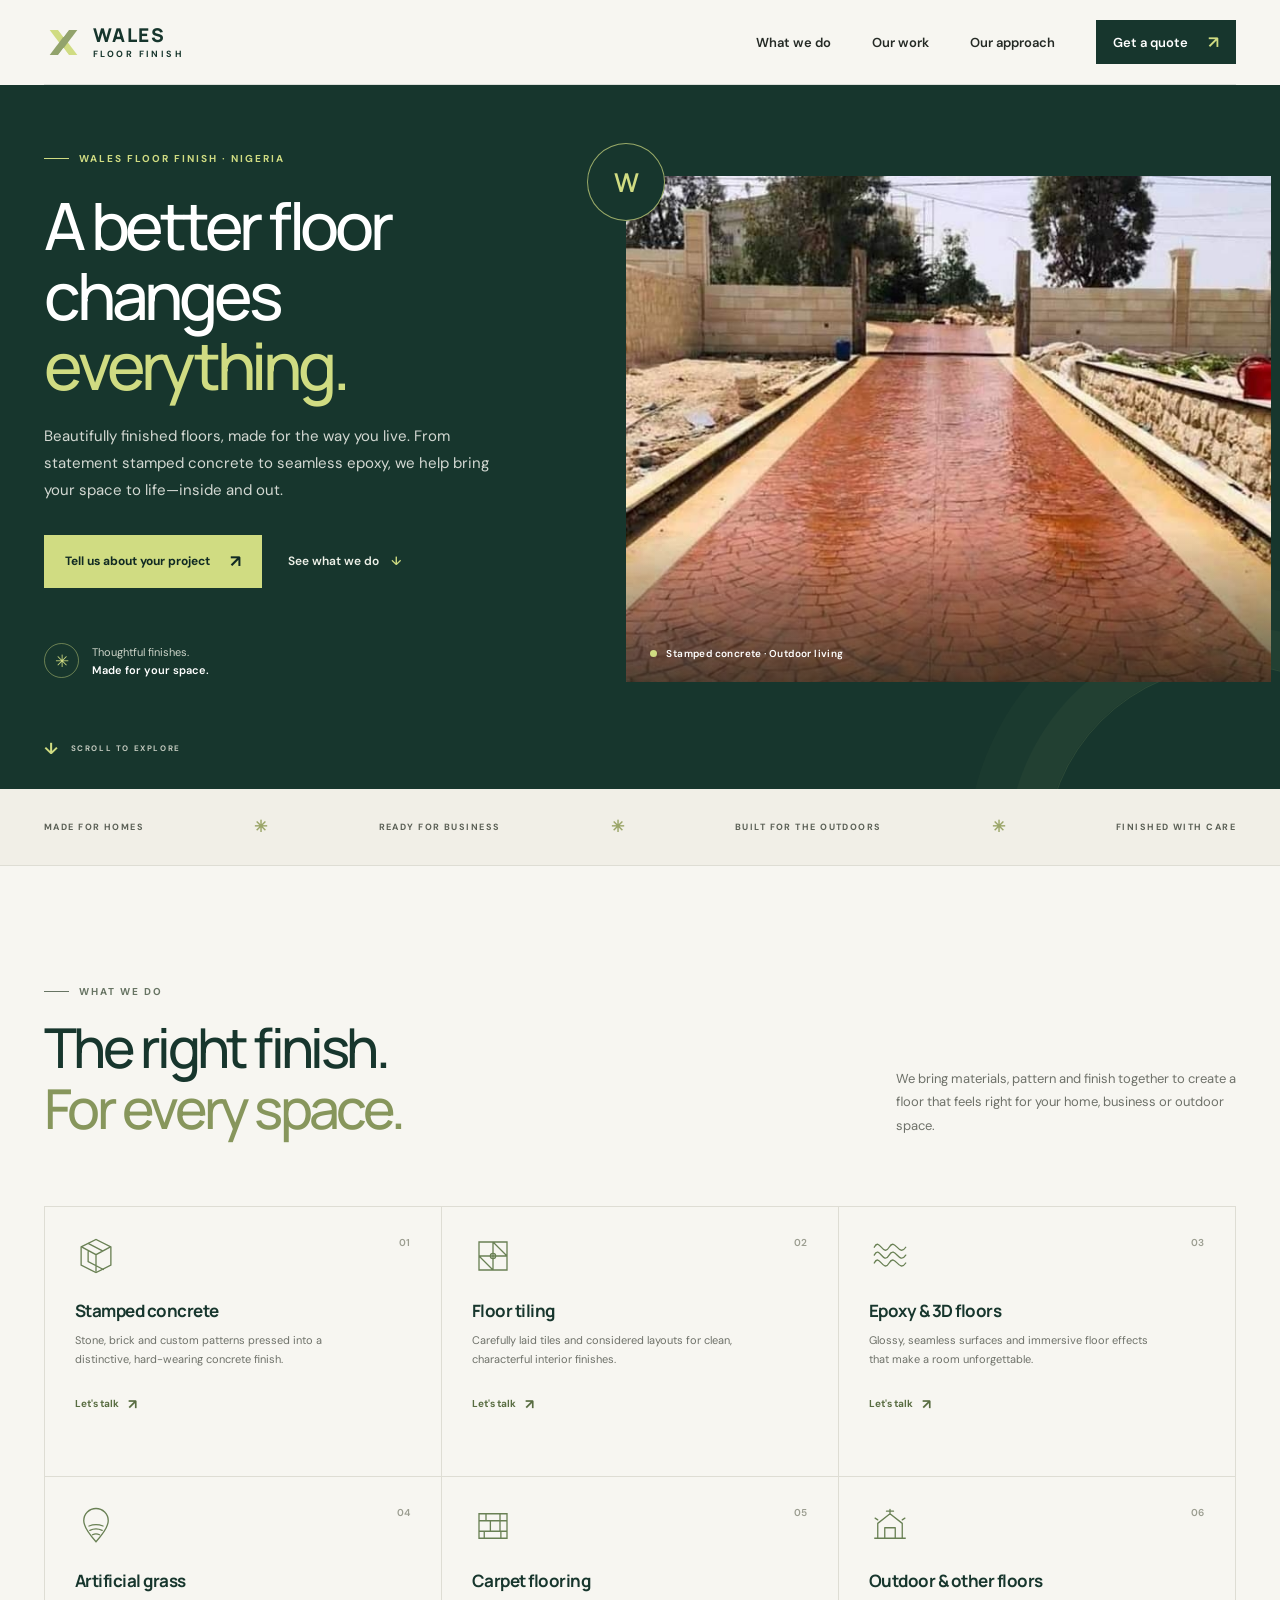
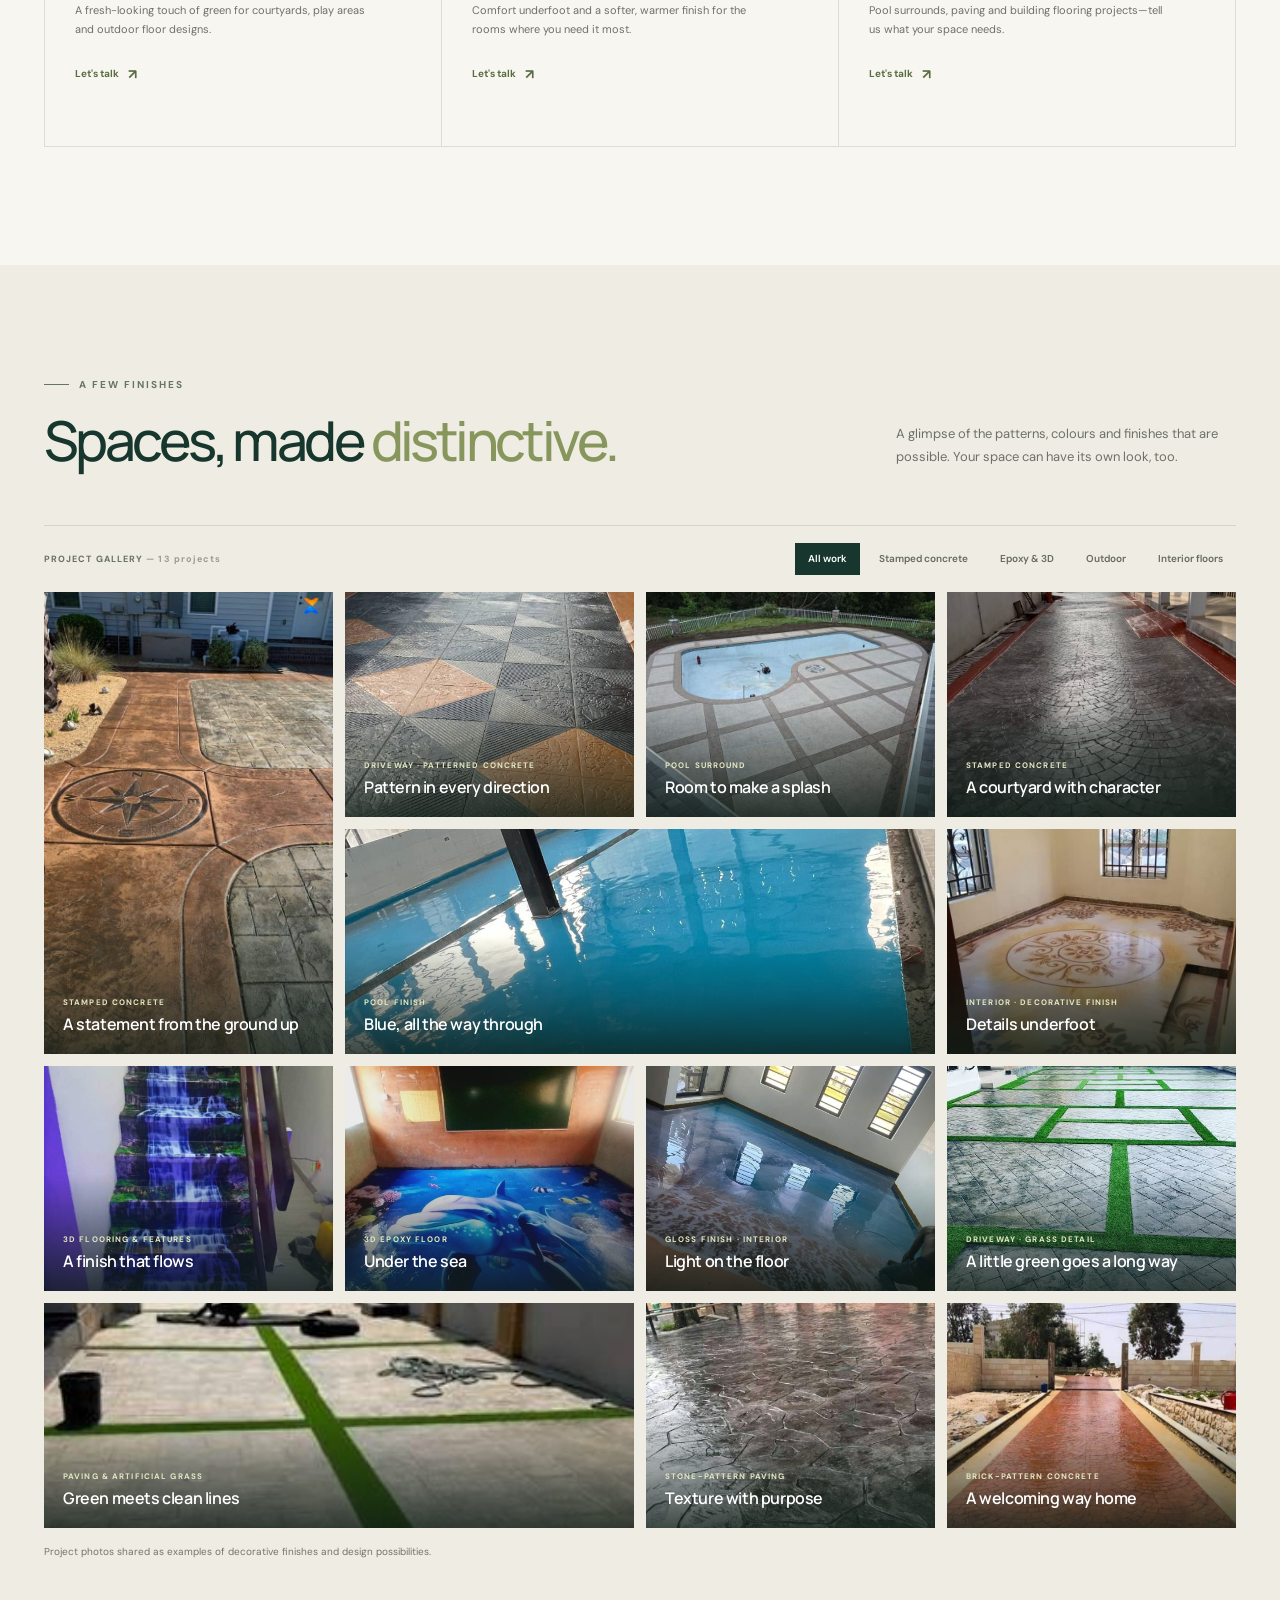
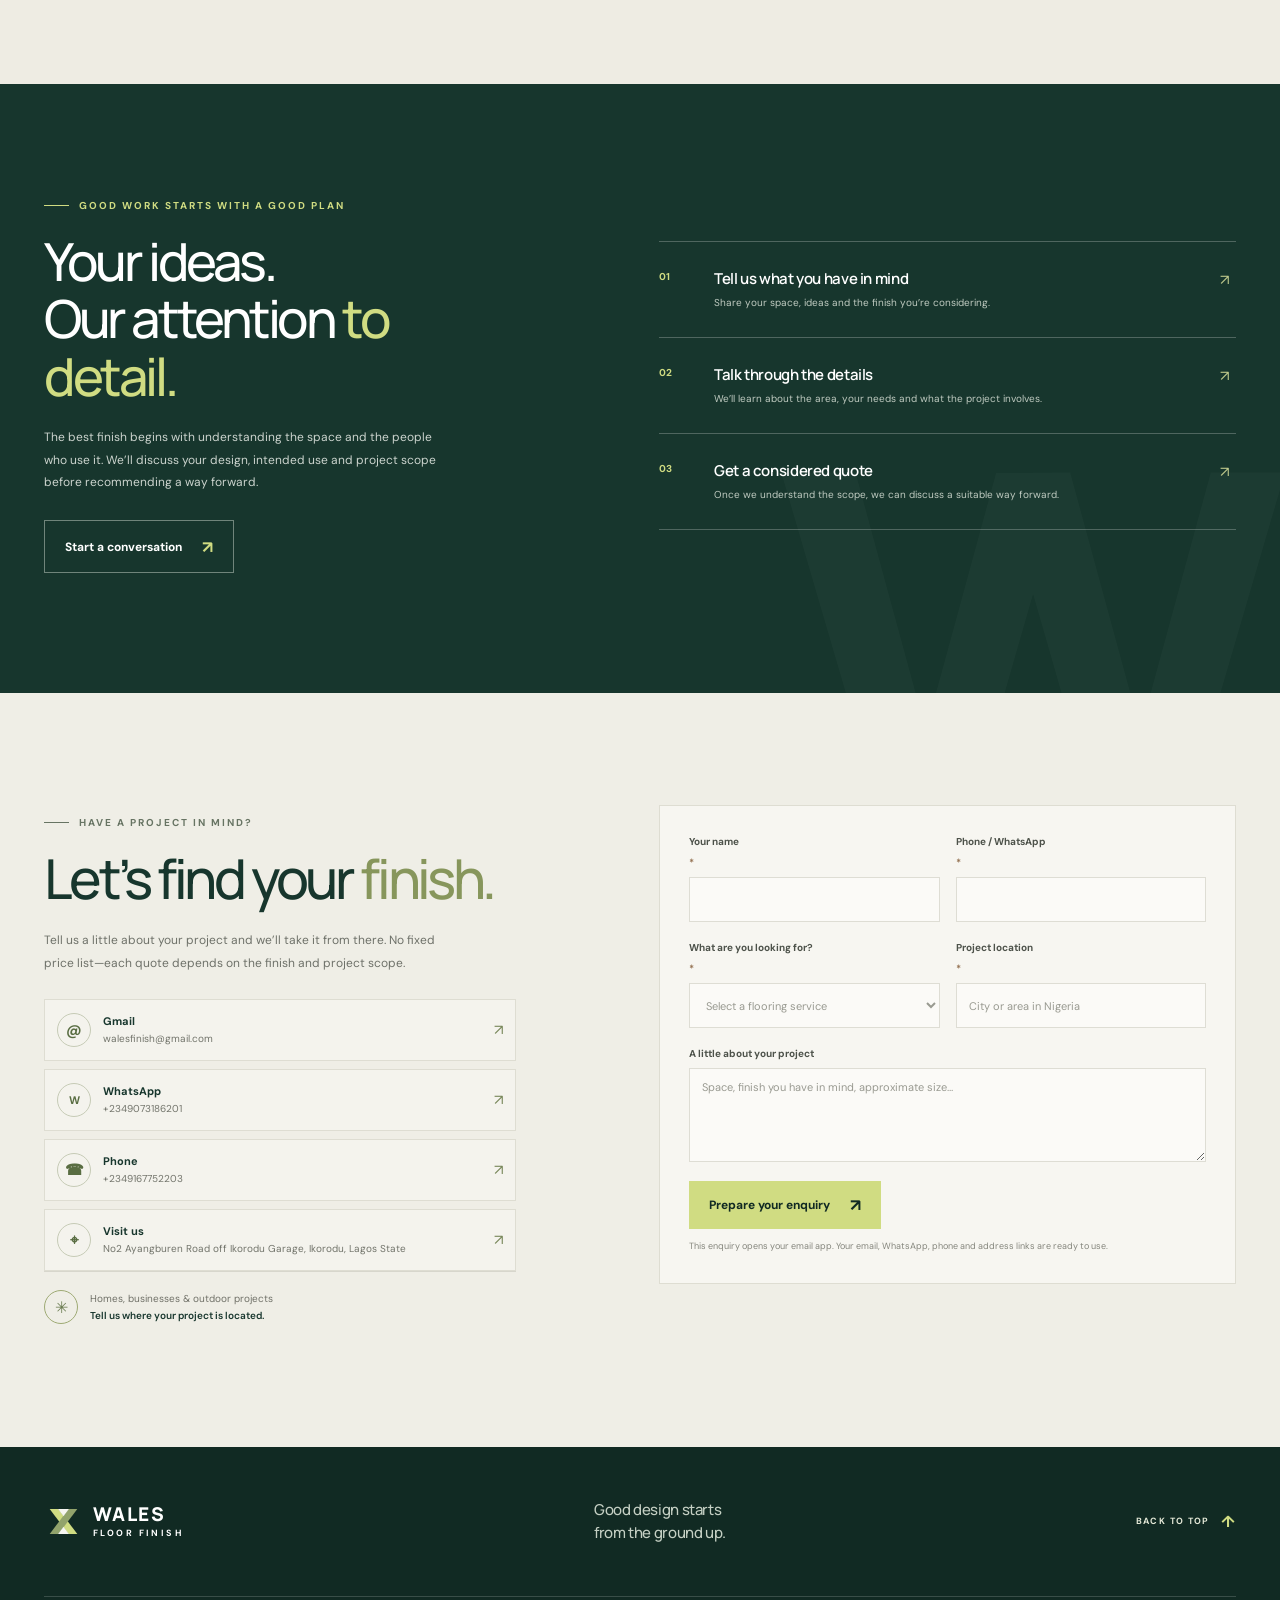
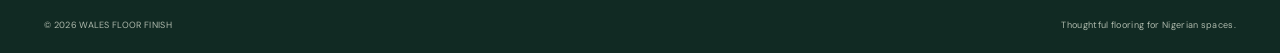
==== index.html @ 2813e5df "Publish WALES FLOOR FINISH website Co-authored-by: Copilot App <223556219+Copilot@users.noreply.gith" ====
<!doctype html>
<html lang="en-NG">
  <head>
    <meta charset="utf-8">
    <meta name="viewport" content="width=device-width, initial-scale=1">
    <meta name="theme-color" content="#17362d">
    <meta
      name="description"
      content="Thoughtful decorative flooring for Nigerian homes, businesses and outdoor spaces. Explore stamped concrete, epoxy, tiling, artificial grass and more by WALES FLOOR FINISH."
    >
    <title>WALES FLOOR FINISH — Floors with a finish</title>
    <link rel="icon" type="image/svg+xml" href="assets/brand-mark.svg">
    <link rel="preconnect" href="https://fonts.googleapis.com">
    <link rel="preconnect" href="https://fonts.gstatic.com" crossorigin>
    <link
      href="https://fonts.googleapis.com/css2?family=DM+Sans:wght@400;500;600;700&family=Manrope:wght@400;500;600;700;800&display=swap"
      rel="stylesheet"
    >
    <link rel="stylesheet" href="styles.css">
    <script src="script.js" defer></script>
  </head>
  <body>
    <a class="skip-link" href="#main">Skip to content</a>

    <header class="site-header">
      <div class="header-inner">
        <a class="brand" href="#home" aria-label="WALES FLOOR FINISH home">
          <img src="assets/brand-mark.svg" width="42" height="42" alt="">
          <span class="brand-copy">
            <span class="brand-name">WALES</span>
            <span class="brand-descriptor">FLOOR FINISH</span>
          </span>
        </a>

        <button class="menu-toggle" type="button" aria-expanded="false" aria-controls="site-nav">
          <span class="sr-only">Open navigation menu</span>
          <span class="menu-line"></span>
          <span class="menu-line"></span>
        </button>

        <nav class="site-nav" id="site-nav" aria-label="Main navigation">
          <a href="#services">What we do</a>
          <a href="#projects">Our work</a>
          <a href="#approach">Our approach</a>
          <a class="nav-cta" href="#contact">Get a quote <span aria-hidden="true">↗</span></a>
        </nav>
      </div>
    </header>

    <main id="main">
      <section class="hero" id="home" aria-labelledby="hero-title">
        <div class="hero-inner page-width">
          <div class="hero-copy">
            <p class="eyebrow hero-eyebrow"><span class="eyebrow-line"></span> WALES FLOOR FINISH · NIGERIA</p>
            <h1 id="hero-title">A better floor changes <span>everything.</span></h1>
            <p class="hero-intro">
              Beautifully finished floors, made for the way you live. From statement stamped concrete
              to seamless epoxy, we help bring your space to life—inside and out.
            </p>
            <div class="hero-actions">
              <a class="button button-primary" href="#contact">Tell us about your project <span aria-hidden="true">↗</span></a>
              <a class="text-link hero-link" href="#projects">See what we do <span aria-hidden="true">↓</span></a>
            </div>
            <div class="hero-note">
              <span class="note-icon" aria-hidden="true">✳</span>
              <p>Thoughtful finishes.<br><strong>Made for your space.</strong></p>
            </div>
          </div>

          <div class="hero-visual">
            <img
              class="hero-image"
              src="assets/brick-stamped-walkway.jpg"
              alt="Warm terracotta stamped concrete walkway leading through a landscaped outdoor space"
              fetchpriority="high"
            >
            <div class="image-caption">
              <span class="caption-dot" aria-hidden="true"></span>
              <span>Stamped concrete · Outdoor living</span>
            </div>
            <span class="hero-side-label" aria-hidden="true">SURFACES WITH CHARACTER</span>
            <span class="hero-ornament" aria-hidden="true">W</span>
          </div>

          <a class="scroll-cue" href="#services"><span aria-hidden="true">↓</span> SCROLL TO EXPLORE</a>
        </div>
        <div class="hero-decoration" aria-hidden="true"></div>
      </section>

      <section class="intro-strip" aria-label="Our work">
        <div class="page-width intro-strip-inner">
          <span>MADE FOR HOMES</span>
          <span class="strip-star" aria-hidden="true">✳</span>
          <span>READY FOR BUSINESS</span>
          <span class="strip-star" aria-hidden="true">✳</span>
          <span>BUILT FOR THE OUTDOORS</span>
          <span class="strip-star" aria-hidden="true">✳</span>
          <span>FINISHED WITH CARE</span>
        </div>
      </section>

      <section class="section services-section" id="services" aria-labelledby="services-title">
        <div class="page-width">
          <div class="section-heading services-heading">
            <div>
              <p class="eyebrow"><span class="eyebrow-line"></span> WHAT WE DO</p>
              <h2 id="services-title">The right finish.<br><span>For every space.</span></h2>
            </div>
            <p class="section-description">
              We bring materials, pattern and finish together to create a floor that feels right for
              your home, business or outdoor space.
            </p>
          </div>

          <div class="services-grid">
            <article class="service-card">
              <span class="service-number">01</span>
              <span class="service-icon" aria-hidden="true">
                <svg viewBox="0 0 48 48" fill="none"><path d="M7 13.5 24 5l17 8.5v21L24 43 7 34.5v-21Z" stroke="currentColor" stroke-width="1.5"/><path d="m7.5 13.5 16.5 9 16.5-9M24 23v19M15 9.5l17 9m-17 0v12l18 9.2" stroke="currentColor" stroke-width="1.5"/></svg>
              </span>
              <h3>Stamped concrete</h3>
              <p>Stone, brick and custom patterns pressed into a distinctive, hard-wearing concrete finish.</p>
              <a href="#contact" aria-label="Ask about stamped concrete">Let's talk <span aria-hidden="true">↗</span></a>
            </article>
            <article class="service-card">
              <span class="service-number">02</span>
              <span class="service-icon" aria-hidden="true">
                <svg viewBox="0 0 48 48" fill="none"><path d="M8 8h32v32H8zM24 8v32M8 24h32M24 8l16 16M8 24l16 16" stroke="currentColor" stroke-width="1.5"/><circle cx="24" cy="24" r="3" stroke="currentColor" stroke-width="1.5"/></svg>
              </span>
              <h3>Floor tiling</h3>
              <p>Carefully laid tiles and considered layouts for clean, characterful interior finishes.</p>
              <a href="#contact" aria-label="Ask about floor tiling">Let's talk <span aria-hidden="true">↗</span></a>
            </article>
            <article class="service-card">
              <span class="service-number">03</span>
              <span class="service-icon" aria-hidden="true">
                <svg viewBox="0 0 48 48" fill="none"><path d="M6 32c6-12 10 12 17 0s11 12 19 0M6 23c6-12 10 12 17 0s11 12 19 0M6 14c6-12 10 12 17 0s11 12 19 0" stroke="currentColor" stroke-width="1.5" stroke-linecap="round"/></svg>
              </span>
              <h3>Epoxy &amp; 3D floors</h3>
              <p>Glossy, seamless surfaces and immersive floor effects that make a room unforgettable.</p>
              <a href="#contact" aria-label="Ask about epoxy and 3D floors">Let's talk <span aria-hidden="true">↗</span></a>
            </article>
            <article class="service-card">
              <span class="service-number">04</span>
              <span class="service-icon" aria-hidden="true">
                <svg viewBox="0 0 48 48" fill="none"><path d="M24 42c-8-9-14-17-14-24a14 14 0 1 1 28 0c0 7-6 15-14 24Z" stroke="currentColor" stroke-width="1.5"/><path d="M16 24c5-2 11-2 16 0M17 29c4-2 10-2 14 0M20 34c2-1 6-1 8 0" stroke="currentColor" stroke-width="1.5" stroke-linecap="round"/></svg>
              </span>
              <h3>Artificial grass</h3>
              <p>A fresh-looking touch of green for courtyards, play areas and outdoor floor designs.</p>
              <a href="#contact" aria-label="Ask about artificial grass">Let's talk <span aria-hidden="true">↗</span></a>
            </article>
            <article class="service-card">
              <span class="service-number">05</span>
              <span class="service-icon" aria-hidden="true">
                <svg viewBox="0 0 48 48" fill="none"><path d="M8 10h32v28H8zM8 18h32M8 30h32M16 10v8m16-8v8M21 18v12m12 0v8M14 30v8m18-20v12" stroke="currentColor" stroke-width="1.5"/></svg>
              </span>
              <h3>Carpet flooring</h3>
              <p>Comfort underfoot and a softer, warmer finish for the rooms where you need it most.</p>
              <a href="#contact" aria-label="Ask about carpet flooring">Let's talk <span aria-hidden="true">↗</span></a>
            </article>
            <article class="service-card service-card-last">
              <span class="service-number">06</span>
              <span class="service-icon" aria-hidden="true">
                <svg viewBox="0 0 48 48" fill="none"><path d="M6 38h36M10 38V21l14-11 14 11v17M18 38V26h12v12" stroke="currentColor" stroke-width="1.5" stroke-linejoin="round"/><path d="M24 5v4m-4-2h8M7 15l3 2m31-2-3 2" stroke="currentColor" stroke-width="1.5" stroke-linecap="round"/></svg>
              </span>
              <h3>Outdoor &amp; other floors</h3>
              <p>Pool surrounds, paving and building flooring projects—tell us what your space needs.</p>
              <a href="#contact" aria-label="Ask about an outdoor or other flooring project">Let's talk <span aria-hidden="true">↗</span></a>
            </article>
          </div>
        </div>
      </section>

      <section class="section projects-section" id="projects" aria-labelledby="projects-title">
        <div class="page-width">
          <div class="section-heading projects-heading">
            <div>
              <p class="eyebrow"><span class="eyebrow-line"></span> A FEW FINISHES</p>
              <h2 id="projects-title">Spaces, made <span>distinctive.</span></h2>
            </div>
            <p class="section-description">
              A glimpse of the patterns, colours and finishes that are possible. Your space can have
              its own look, too.
            </p>
          </div>

          <div class="gallery-toolbar">
            <p>PROJECT GALLERY <span aria-hidden="true">—</span> <span id="gallery-count">13 projects</span></p>
            <div class="gallery-filters" aria-label="Filter project gallery">
              <button class="filter-button is-active" type="button" data-filter="all" aria-pressed="true">All work</button>
              <button class="filter-button" type="button" data-filter="stamped" aria-pressed="false">Stamped concrete</button>
              <button class="filter-button" type="button" data-filter="epoxy" aria-pressed="false">Epoxy &amp; 3D</button>
              <button class="filter-button" type="button" data-filter="outdoor" aria-pressed="false">Outdoor</button>
              <button class="filter-button" type="button" data-filter="interior" aria-pressed="false">Interior floors</button>
            </div>
          </div>

          <div class="gallery-grid">
            <article class="gallery-card gallery-card-featured" data-category="stamped outdoor">
              <img src="assets/compass-stamped-concrete.jpg" alt="Decorative stamped concrete in warm stone tones with a compass medallion detail" loading="lazy">
              <div class="gallery-overlay"><span>STAMPED CONCRETE</span><h3>A statement from the ground up</h3></div>
            </article>
            <article class="gallery-card" data-category="stamped outdoor">
              <img src="assets/geometric-driveway.jpg" alt="Geometric charcoal, grey and terracotta stamped concrete driveway" loading="lazy">
              <div class="gallery-overlay"><span>DRIVEWAY · PATTERNED CONCRETE</span><h3>Pattern in every direction</h3></div>
            </article>
            <article class="gallery-card" data-category="outdoor stamped">
              <img src="assets/pool-surround.jpg" alt="Pale decorative paving around a residential swimming pool" loading="lazy">
              <div class="gallery-overlay"><span>POOL SURROUND</span><h3>Room to make a splash</h3></div>
            </article>
            <article class="gallery-card" data-category="stamped outdoor">
              <img src="assets/cobblestone-courtyard.jpg" alt="Dark fan-pattern cobblestone stamped concrete courtyard" loading="lazy">
              <div class="gallery-overlay"><span>STAMPED CONCRETE</span><h3>A courtyard with character</h3></div>
            </article>
            <article class="gallery-card" data-category="epoxy outdoor">
              <img src="assets/blue-pool-finish.jpg" alt="Bright blue decorative pool surface with reflections" loading="lazy">
              <div class="gallery-overlay"><span>POOL FINISH</span><h3>Blue, all the way through</h3></div>
            </article>
            <article class="gallery-card" data-category="interior">
              <img src="assets/decorative-interior-floor.jpg" alt="Light-toned patterned decorative floor tile with an ornamental centre medallion" loading="lazy">
              <div class="gallery-overlay"><span>INTERIOR · DECORATIVE FINISH</span><h3>Details underfoot</h3></div>
            </article>
            <article class="gallery-card" data-category="epoxy">
              <img src="assets/illuminated-staircase.jpg" alt="Blue-lit waterfall feature incorporated into an interior staircase" loading="lazy">
              <div class="gallery-overlay"><span>3D FLOORING &amp; FEATURES</span><h3>A finish that flows</h3></div>
            </article>
            <article class="gallery-card" data-category="epoxy">
              <img src="assets/aquarium-epoxy-floor.jpg" alt="Blue 3D-effect aquarium floor featuring a sea-life scene" loading="lazy">
              <div class="gallery-overlay"><span>3D EPOXY FLOOR</span><h3>Under the sea</h3></div>
            </article>
            <article class="gallery-card" data-category="epoxy interior">
              <img src="assets/glossy-interior-floor.jpg" alt="Glossy blue-toned interior floor reflecting natural light through the windows" loading="lazy">
              <div class="gallery-overlay"><span>GLOSS FINISH · INTERIOR</span><h3>Light on the floor</h3></div>
            </article>
            <article class="gallery-card" data-category="outdoor">
              <img src="assets/concrete-and-grass.jpg" alt="Large-format pale concrete paving with neat artificial grass borders" loading="lazy">
              <div class="gallery-overlay"><span>PAVING &amp; ARTIFICIAL GRASS</span><h3>Green meets clean lines</h3></div>
            </article>
            <article class="gallery-card" data-category="outdoor">
              <img src="assets/grass-grid-driveway.jpg" alt="Patterned driveway pavers connected by bright green artificial grass" loading="lazy">
              <div class="gallery-overlay"><span>DRIVEWAY · GRASS DETAIL</span><h3>A little green goes a long way</h3></div>
            </article>
            <article class="gallery-card" data-category="stamped outdoor">
              <img src="assets/stone-pattern-paving.jpg" alt="Stone-pattern paving laid in a residential outdoor space" loading="lazy">
              <div class="gallery-overlay"><span>STONE-PATTERN PAVING</span><h3>Texture with purpose</h3></div>
            </article>
            <article class="gallery-card" data-category="stamped outdoor">
              <img src="assets/brick-stamped-walkway.jpg" alt="Warm brick-pattern stamped concrete walkway framed by garden borders" loading="lazy">
              <div class="gallery-overlay"><span>BRICK-PATTERN CONCRETE</span><h3>A welcoming way home</h3></div>
            </article>
          </div>
          <p class="gallery-note">Project photos shared as examples of decorative finishes and design possibilities.</p>
        </div>
      </section>

      <section class="approach-section" id="approach" aria-labelledby="approach-title">
        <div class="approach-inner page-width">
          <div class="approach-copy">
            <p class="eyebrow eyebrow-light"><span class="eyebrow-line"></span> GOOD WORK STARTS WITH A GOOD PLAN</p>
            <h2 id="approach-title">Your ideas.<br>Our attention <span>to detail.</span></h2>
            <p>
              The best finish begins with understanding the space and the people who use it. We’ll
              discuss your design, intended use and project scope before recommending a way forward.
            </p>
            <a class="button button-outline" href="#contact">Start a conversation <span aria-hidden="true">↗</span></a>
          </div>
          <div class="approach-steps" aria-label="Our process">
            <article class="approach-step">
              <span>01</span>
              <div><h3>Tell us what you have in mind</h3><p>Share your space, ideas and the finish you’re considering.</p></div>
              <span class="step-arrow" aria-hidden="true">↗</span>
            </article>
            <article class="approach-step">
              <span>02</span>
              <div><h3>Talk through the details</h3><p>We’ll learn about the area, your needs and what the project involves.</p></div>
              <span class="step-arrow" aria-hidden="true">↗</span>
            </article>
            <article class="approach-step">
              <span>03</span>
              <div><h3>Get a considered quote</h3><p>Once we understand the scope, we can discuss a suitable way forward.</p></div>
              <span class="step-arrow" aria-hidden="true">↗</span>
            </article>
          </div>
        </div>
        <div class="approach-watermark" aria-hidden="true">W</div>
      </section>

      <section class="contact-section section" id="contact" aria-labelledby="contact-title">
        <div class="page-width contact-layout">
          <div class="contact-copy">
            <p class="eyebrow"><span class="eyebrow-line"></span> HAVE A PROJECT IN MIND?</p>
            <h2 id="contact-title">Let’s find your <span>finish.</span></h2>
            <p>Tell us a little about your project and we’ll take it from there. No fixed price list—each quote depends on the finish and project scope.</p>
            <div class="contact-channels" aria-label="Contact WALES FLOOR FINISH">
              <a class="contact-channel" data-contact-channel="gmail" aria-label="Gmail contact details not configured">
                <span class="contact-channel-icon" aria-hidden="true">@</span>
                <span class="contact-channel-copy">
                  <span class="contact-channel-name">Gmail</span>
                  <span class="contact-channel-value" data-contact-placeholder>Add your Gmail in <code>script.js</code></span>
                </span>
                <span class="contact-channel-arrow" aria-hidden="true">↗</span>
              </a>
              <a class="contact-channel" data-contact-channel="whatsapp" aria-label="WhatsApp contact details not configured">
                <span class="contact-channel-icon contact-channel-icon-whatsapp" aria-hidden="true">W</span>
                <span class="contact-channel-copy">
                  <span class="contact-channel-name">WhatsApp</span>
                  <span class="contact-channel-value" data-contact-placeholder>Add your WhatsApp number in <code>script.js</code></span>
                </span>
                <span class="contact-channel-arrow" aria-hidden="true">↗</span>
              </a>
              <a class="contact-channel" data-contact-channel="phone" aria-label="Phone contact details not configured">
                <span class="contact-channel-icon" aria-hidden="true">☎</span>
                <span class="contact-channel-copy">
                  <span class="contact-channel-name">Phone</span>
                  <span class="contact-channel-value" data-contact-placeholder>Add your phone number in <code>script.js</code></span>
                </span>
                <span class="contact-channel-arrow" aria-hidden="true">↗</span>
              </a>
              <a class="contact-channel" data-contact-channel="address" aria-label="Business address not configured">
                <span class="contact-channel-icon" aria-hidden="true">⌖</span>
                <span class="contact-channel-copy">
                  <span class="contact-channel-name">Visit us</span>
                  <span class="contact-channel-value" data-contact-placeholder>Add your business address in <code>script.js</code></span>
                </span>
                <span class="contact-channel-arrow" aria-hidden="true">↗</span>
              </a>
            </div>
            <div class="contact-detail">
              <span class="contact-detail-icon" aria-hidden="true">✳</span>
              <p>Homes, businesses &amp; outdoor projects<br><strong>Tell us where your project is located.</strong></p>
            </div>
          </div>

          <form class="inquiry-form" id="inquiry-form">
            <div class="form-row">
              <label for="name">Your name <span aria-hidden="true">*</span>
                <input id="name" name="name" autocomplete="name" required>
              </label>
              <label for="phone">Phone / WhatsApp <span aria-hidden="true">*</span>
                <input id="phone" name="phone" type="tel" autocomplete="tel" required>
              </label>
            </div>
            <div class="form-row">
              <label for="service">What are you looking for? <span aria-hidden="true">*</span>
                <select id="service" name="service" required>
                  <option value="" disabled selected>Select a flooring service</option>
                  <option>Stamped concrete</option>
                  <option>Floor tiling</option>
                  <option>Epoxy or 3D flooring</option>
                  <option>Artificial grass</option>
                  <option>Carpet flooring</option>
                  <option>Pool surround or outdoor paving</option>
                  <option>Another flooring project</option>
                </select>
              </label>
              <label for="location">Project location <span aria-hidden="true">*</span>
                <input id="location" name="location" autocomplete="address-level2" placeholder="City or area in Nigeria" required>
              </label>
            </div>
            <label for="message">A little about your project
              <textarea id="message" name="message" rows="4" placeholder="Space, finish you have in mind, approximate size…"></textarea>
            </label>
            <button class="button button-primary form-submit" type="submit">Prepare your enquiry <span aria-hidden="true">↗</span></button>
            <p class="form-status" id="form-status" aria-live="polite"></p>
            <p class="form-note">This enquiry opens your email app. Your email, WhatsApp, phone and address links are ready to use.</p>
          </form>
        </div>
      </section>
    </main>

    <footer class="site-footer">
      <div class="page-width footer-main">
        <a class="brand footer-brand" href="#home" aria-label="WALES FLOOR FINISH home">
          <img src="assets/brand-mark.svg" width="42" height="42" alt="">
          <span class="brand-copy">
            <span class="brand-name">WALES</span>
            <span class="brand-descriptor">FLOOR FINISH</span>
          </span>
        </a>
        <p>Good design starts<br>from the ground up.</p>
        <a class="footer-top-link" href="#home">BACK TO TOP <span aria-hidden="true">↑</span></a>
      </div>
      <div class="page-width footer-bottom">
        <span>© <span id="current-year"></span> WALES FLOOR FINISH</span>
        <span>Thoughtful flooring for Nigerian spaces.</span>
      </div>
    </footer>
  </body>
</html>
---- styles.css ----
:root {
  color-scheme: light;
  --forest: #17362d;
  --forest-deep: #112a23;
  --forest-light: #24493e;
  --paper: #f7f6f1;
  --paper-dark: #eeece3;
  --ink: #252a25;
  --muted: #6e7169;
  --line: #deddd4;
  --lime: #d0dc82;
  --clay: #d8835b;
  --heading: "Manrope", "DM Sans", sans-serif;
  --body: "DM Sans", sans-serif;
  --page-width: 1200px;
}

* {
  box-sizing: border-box;
}

html {
  scroll-behavior: smooth;
  scroll-padding-top: 92px;
}

body {
  margin: 0;
  background: var(--paper);
  color: var(--ink);
  font-family: var(--body);
  -webkit-font-smoothing: antialiased;
}

body,
button,
input,
select,
textarea {
  font-family: var(--body);
}

button,
a,
input,
select,
textarea {
  -webkit-tap-highlight-color: transparent;
}

button,
input,
select,
textarea {
  font-size: inherit;
}

button,
a {
  color: inherit;
}

a {
  text-decoration: none;
}

img {
  display: block;
  max-width: 100%;
}

.page-width {
  width: min(var(--page-width), calc(100% - 88px));
  margin-inline: auto;
}

.skip-link,
.sr-only {
  position: absolute;
  width: 1px;
  height: 1px;
  padding: 0;
  overflow: hidden;
  clip: rect(0, 0, 0, 0);
  white-space: nowrap;
  clip-path: inset(50%);
  border: 0;
}

.skip-link:focus {
  position: fixed;
  z-index: 20;
  top: 12px;
  left: 12px;
  width: auto;
  height: auto;
  padding: 12px 16px;
  overflow: visible;
  clip: auto;
  white-space: normal;
  clip-path: none;
  background: white;
  color: var(--forest);
}

.site-header {
  position: relative;
  z-index: 10;
  background: var(--paper);
}

.header-inner {
  display: flex;
  min-height: 84px;
  align-items: center;
  justify-content: space-between;
  width: min(1320px, calc(100% - 88px));
  margin-inline: auto;
  border-bottom: 1px solid rgba(23, 54, 45, 0.12);
}

.brand {
  display: inline-flex;
  align-items: center;
  gap: 10px;
  color: var(--forest);
}

.brand img {
  width: 39px;
  height: 39px;
}

.brand-copy {
  display: grid;
  gap: 1px;
  line-height: 1;
}

.brand-name {
  font-family: var(--heading);
  font-size: 19px;
  font-weight: 800;
  letter-spacing: 0.075em;
}

.brand-descriptor {
  padding-top: 4px;
  font-size: 9px;
  font-weight: 700;
  letter-spacing: 0.27em;
}

.site-nav {
  display: flex;
  height: 84px;
  align-items: center;
  gap: clamp(22px, 3.2vw, 48px);
  font-size: 13px;
  font-weight: 600;
}

.site-nav > a:not(.nav-cta) {
  transition: color 180ms ease;
}

.site-nav > a:not(.nav-cta):hover,
.footer-top-link:hover {
  color: #66803f;
}

.nav-cta {
  display: inline-flex;
  min-height: 44px;
  align-items: center;
  gap: 20px;
  padding: 0 17px;
  background: var(--forest);
  color: white;
  transition: background 180ms ease, transform 180ms ease;
}

.nav-cta:hover,
.button-primary:hover {
  background: #285243;
  transform: translateY(-2px);
}

.nav-cta span {
  color: var(--lime);
  font-size: 17px;
}

.menu-toggle {
  display: none;
}

.hero {
  position: relative;
  overflow: hidden;
  background: var(--forest);
  color: white;
}

.hero-inner {
  position: relative;
  display: grid;
  min-height: 672px;
  grid-template-columns: minmax(0, 0.92fr) minmax(0, 1.08fr);
  align-items: center;
  gap: 5.3%;
  padding-block: 66px 82px;
}

.hero-copy {
  position: relative;
  z-index: 2;
  padding-bottom: 28px;
}

.eyebrow {
  display: flex;
  align-items: center;
  gap: 10px;
  margin: 0;
  color: #677463;
  font-size: 10px;
  font-weight: 700;
  letter-spacing: 0.2em;
  line-height: 1.5;
}

.eyebrow-line {
  display: inline-block;
  width: 25px;
  height: 1px;
  flex: 0 0 auto;
  background: currentColor;
}

.hero-eyebrow {
  margin-bottom: 25px;
  color: var(--lime);
}

h1,
h2,
h3,
p {
  margin-top: 0;
}

.hero h1 {
  max-width: 570px;
  margin-bottom: 22px;
  font-family: var(--heading);
  font-size: clamp(45px, 5.1vw, 71px);
  font-weight: 500;
  letter-spacing: -0.065em;
  line-height: 1.07;
}

.hero h1 span,
.section-heading h2 span,
.approach-copy h2 span,
.contact-copy h2 span {
  color: var(--lime);
  font-weight: 500;
}

.hero-intro {
  max-width: 470px;
  margin-bottom: 31px;
  color: #d3d8d2;
  font-size: 15px;
  line-height: 1.8;
}

.hero-actions {
  display: flex;
  align-items: center;
  gap: 26px;
}

.button {
  display: inline-flex;
  min-height: 53px;
  align-items: center;
  justify-content: center;
  gap: 20px;
  padding: 0 20px;
  border: 1px solid transparent;
  font-size: 12px;
  font-weight: 700;
  transition: background 180ms ease, color 180ms ease, transform 180ms ease, border-color 180ms ease;
}

.button-primary {
  background: var(--lime);
  color: var(--forest-deep);
}

.button-primary:hover {
  background: #dee9a0;
  color: var(--forest-deep);
}

.button-primary span,
.button-outline span {
  font-size: 17px;
}

.text-link {
  display: inline-flex;
  align-items: center;
  gap: 12px;
  font-size: 12px;
  font-weight: 600;
}

.hero-link {
  color: #eef1e9;
}

.hero-link span {
  color: var(--lime);
}

.hero-note {
  display: flex;
  align-items: center;
  gap: 13px;
  margin-top: 55px;
  color: #ced5ca;
  font-size: 11px;
  line-height: 1.65;
}

.hero-note p {
  margin-bottom: 0;
}

.hero-note strong {
  color: white;
  font-weight: 600;
}

.note-icon {
  display: grid;
  width: 35px;
  height: 35px;
  place-items: center;
  border: 1px solid rgba(208, 220, 130, 0.45);
  border-radius: 50%;
  color: var(--lime);
  font-size: 17px;
}

.hero-visual {
  position: relative;
  min-height: 506px;
  align-self: center;
  margin-right: -2.7vw;
  background: #62705f;
}

.hero-image {
  position: absolute;
  width: 100%;
  height: 100%;
  inset: 0;
  object-fit: cover;
  object-position: center 55%;
}

.hero-visual::after {
  position: absolute;
  z-index: 1;
  background: linear-gradient(0deg, rgba(15, 30, 24, 0.66) 0%, transparent 30%);
  content: "";
  inset: 0;
  pointer-events: none;
}

.image-caption {
  position: absolute;
  z-index: 2;
  right: 24px;
  bottom: 22px;
  left: 24px;
  display: flex;
  align-items: center;
  gap: 9px;
  color: white;
  font-size: 10px;
  font-weight: 600;
  letter-spacing: 0.04em;
}

.caption-dot {
  width: 7px;
  height: 7px;
  border-radius: 50%;
  background: var(--lime);
}

.hero-side-label {
  position: absolute;
  top: 50%;
  right: -41px;
  color: #c6cbbd;
  font-size: 8px;
  font-weight: 600;
  letter-spacing: 0.18em;
  transform: rotate(90deg) translateX(50%);
  transform-origin: right center;
}

.hero-ornament {
  position: absolute;
  z-index: 2;
  top: -33px;
  left: -39px;
  display: grid;
  width: 78px;
  height: 78px;
  place-items: center;
  border: 1px solid rgba(208, 220, 130, 0.7);
  border-radius: 50%;
  background: var(--forest);
  color: var(--lime);
  font-family: var(--heading);
  font-size: 26px;
  font-weight: 600;
}

.scroll-cue {
  position: absolute;
  bottom: 30px;
  left: 0;
  display: flex;
  align-items: center;
  gap: 11px;
  color: #c2c9be;
  font-size: 8px;
  font-weight: 700;
  letter-spacing: 0.2em;
}

.scroll-cue span {
  color: var(--lime);
  font-size: 16px;
}

.hero-decoration {
  position: absolute;
  right: -145px;
  bottom: -256px;
  width: 380px;
  height: 380px;
  border: 1px solid rgba(205, 219, 129, 0.12);
  border-radius: 50%;
  box-shadow: 0 0 0 38px rgba(205, 219, 129, 0.035), 0 0 0 78px rgba(205, 219, 129, 0.025);
}

.intro-strip {
  border-bottom: 1px solid var(--line);
  background: #f1efe7;
}

.intro-strip-inner {
  display: flex;
  min-height: 76px;
  align-items: center;
  justify-content: space-between;
  gap: 20px;
  color: #5b6056;
  font-size: 9px;
  font-weight: 700;
  letter-spacing: 0.16em;
}

.strip-star {
  color: #9ba669;
  font-size: 16px;
}

.section {
  padding-block: 118px;
}

.services-section {
  background: var(--paper);
}

.section-heading {
  display: flex;
  align-items: end;
  justify-content: space-between;
  gap: 48px;
}

.section-heading .eyebrow,
.contact-copy .eyebrow {
  margin-bottom: 18px;
}

.section-heading h2,
.contact-copy h2 {
  margin-bottom: 0;
  color: var(--forest);
  font-family: var(--heading);
  font-size: clamp(39px, 4.3vw, 57px);
  font-weight: 500;
  letter-spacing: -0.065em;
  line-height: 1.12;
}

.section-heading h2 span,
.contact-copy h2 span {
  color: #87965c;
}

.section-description {
  max-width: 340px;
  margin-bottom: 3px;
  color: var(--muted);
  font-size: 13px;
  line-height: 1.8;
}

.services-grid {
  display: grid;
  grid-template-columns: repeat(3, 1fr);
  margin-top: 66px;
  border-top: 1px solid var(--line);
  border-left: 1px solid var(--line);
}

.service-card {
  position: relative;
  min-height: 270px;
  padding: 28px 30px 27px;
  border-right: 1px solid var(--line);
  border-bottom: 1px solid var(--line);
  transition: background 200ms ease;
}

.service-card:hover {
  background: #efeee5;
}

.service-number {
  position: absolute;
  top: 29px;
  right: 30px;
  color: #9b9d90;
  font-size: 10px;
  font-weight: 600;
  letter-spacing: 0.06em;
}

.service-icon {
  display: block;
  width: 42px;
  height: 42px;
  margin-bottom: 22px;
  color: #698054;
}

.service-card h3 {
  margin-bottom: 9px;
  color: var(--forest);
  font-family: var(--heading);
  font-size: 17px;
  font-weight: 700;
  letter-spacing: -0.03em;
}

.service-card p {
  max-width: 300px;
  min-height: 44px;
  margin-bottom: 16px;
  color: var(--muted);
  font-size: 11px;
  line-height: 1.7;
}

.service-card > a {
  display: inline-flex;
  align-items: center;
  gap: 9px;
  color: #596d42;
  font-size: 10px;
  font-weight: 700;
}

.service-card > a span {
  font-size: 14px;
  transition: transform 150ms ease;
}

.service-card > a:hover span {
  transform: translate(3px, -3px);
}

.projects-section {
  padding-block: 112px 126px;
  background: var(--paper-dark);
}

.projects-heading {
  margin-bottom: 53px;
}

.gallery-toolbar {
  display: flex;
  align-items: center;
  justify-content: space-between;
  gap: 24px;
  padding-block: 17px;
  border-top: 1px solid #d7d5ca;
}

.gallery-toolbar > p {
  flex: 0 0 auto;
  margin: 0;
  color: #697062;
  font-size: 9px;
  font-weight: 700;
  letter-spacing: 0.12em;
}

.gallery-toolbar > p span {
  color: #9b9c8d;
}

.gallery-filters {
  display: flex;
  flex-wrap: wrap;
  justify-content: end;
  gap: 6px;
}

.filter-button {
  min-height: 32px;
  padding: 0 12px;
  border: 1px solid transparent;
  border-radius: 0;
  background: transparent;
  color: #666a60;
  cursor: pointer;
  font-size: 10px;
  font-weight: 600;
  transition: color 150ms ease, background 150ms ease, border-color 150ms ease;
}

.filter-button:hover {
  border-color: #c9c8ba;
}

.filter-button.is-active {
  border-color: var(--forest);
  background: var(--forest);
  color: white;
}

.gallery-grid {
  display: grid;
  grid-auto-flow: dense;
  grid-auto-rows: 225px;
  grid-template-columns: repeat(4, minmax(0, 1fr));
  gap: 12px;
}

.gallery-card {
  position: relative;
  overflow: hidden;
  background: #a4a18f;
}

.gallery-card[hidden] {
  display: none;
}

.gallery-card-featured {
  grid-row: span 2;
}

.gallery-card:nth-of-type(5),
.gallery-card:nth-of-type(10) {
  grid-column: span 2;
}

.gallery-card img {
  width: 100%;
  height: 100%;
  object-fit: cover;
  transition: transform 550ms cubic-bezier(0.2, 0.65, 0.25, 1);
}

.gallery-card:hover img {
  transform: scale(1.045);
}

.gallery-card::after {
  position: absolute;
  background: linear-gradient(180deg, transparent 35%, rgba(15, 28, 22, 0.8) 100%);
  content: "";
  inset: 20% 0 0;
  pointer-events: none;
}

.gallery-overlay {
  position: absolute;
  z-index: 1;
  right: 19px;
  bottom: 18px;
  left: 19px;
  color: white;
}

.gallery-overlay > span {
  display: inline-block;
  margin-bottom: 7px;
  color: #e1e7c1;
  font-size: 8px;
  font-weight: 700;
  letter-spacing: 0.14em;
}

.gallery-overlay h3 {
  margin-bottom: 0;
  font-family: var(--heading);
  font-size: clamp(14px, 1.25vw, 17px);
  font-weight: 600;
  letter-spacing: -0.025em;
  line-height: 1.35;
}

.gallery-note {
  margin: 17px 0 0;
  color: #73756b;
  font-size: 10px;
}

.approach-section {
  position: relative;
  overflow: hidden;
  background: var(--forest);
  color: white;
}

.approach-inner {
  position: relative;
  z-index: 1;
  display: grid;
  grid-template-columns: 0.9fr 1.1fr;
  gap: 12%;
  align-items: center;
  padding-block: 114px 120px;
}

.eyebrow-light {
  margin-bottom: 20px;
  color: var(--lime);
}

.approach-copy h2 {
  margin-bottom: 20px;
  color: white;
  font-family: var(--heading);
  font-size: clamp(38px, 4.1vw, 55px);
  font-weight: 500;
  letter-spacing: -0.065em;
  line-height: 1.1;
}

.approach-copy > p:not(.eyebrow) {
  max-width: 395px;
  margin-bottom: 26px;
  color: #ccd4ce;
  font-size: 12px;
  line-height: 1.9;
}

.button-outline {
  border-color: rgba(237, 242, 232, 0.42);
  color: white;
}

.button-outline span {
  color: var(--lime);
}

.button-outline:hover {
  border-color: var(--lime);
  background: rgba(208, 220, 130, 0.08);
}

.approach-steps {
  border-top: 1px solid rgba(255, 255, 255, 0.24);
}

.approach-step {
  display: grid;
  grid-template-columns: 39px 1fr 16px;
  align-items: start;
  gap: 16px;
  padding-block: 26px;
  border-bottom: 1px solid rgba(255, 255, 255, 0.24);
}

.approach-step > span:first-child {
  padding-top: 2px;
  color: var(--lime);
  font-size: 10px;
  font-weight: 700;
}

.approach-step h3 {
  margin-bottom: 5px;
  color: white;
  font-family: var(--heading);
  font-size: 15px;
  font-weight: 600;
  letter-spacing: -0.025em;
}

.approach-step p {
  margin-bottom: 0;
  color: #c0cbc1;
  font-size: 10px;
  line-height: 1.7;
}

.step-arrow {
  padding-top: 2px;
  color: #bdc88b;
  font-size: 15px;
}

.approach-watermark {
  position: absolute;
  right: -10px;
  bottom: -215px;
  color: rgba(255, 255, 255, 0.025);
  font-family: var(--heading);
  font-size: 520px;
  font-weight: 800;
  line-height: 1;
  pointer-events: none;
}

.contact-section {
  padding-block: 112px 122px;
  background: #efeee6;
}

.contact-layout {
  display: grid;
  grid-template-columns: 0.9fr 1.1fr;
  align-items: start;
  gap: 12%;
}

.contact-copy {
  padding-top: 10px;
}

.contact-copy h2 {
  max-width: 460px;
  margin-bottom: 19px;
}

.contact-copy > p:not(.eyebrow) {
  max-width: 420px;
  margin-bottom: 24px;
  color: var(--muted);
  font-size: 12px;
  line-height: 1.9;
}

.contact-channels {
  display: grid;
  gap: 8px;
}

.contact-channel {
  display: flex;
  min-height: 62px;
  align-items: center;
  gap: 12px;
  padding: 9px 12px;
  border: 1px solid #deddd2;
  background: rgba(247, 246, 241, 0.68);
  transition: border-color 160ms ease, background 160ms ease;
}

.contact-channel[href]:hover,
.contact-channel[href]:focus-visible {
  border-color: #95a171;
  background: var(--paper);
}

.contact-channel-icon {
  display: grid;
  width: 34px;
  height: 34px;
  flex: 0 0 auto;
  place-items: center;
  border: 1px solid #c6cbb6;
  border-radius: 50%;
  color: #596d42;
  font-size: 15px;
  font-weight: 700;
}

.contact-channel-icon-whatsapp {
  font-size: 11px;
}

.contact-channel-copy {
  display: grid;
  min-width: 0;
  gap: 3px;
}

.contact-channel-name {
  color: var(--forest);
  font-size: 11px;
  font-weight: 700;
}

.contact-channel-value {
  overflow-wrap: anywhere;
  color: #72746b;
  font-size: 10px;
  line-height: 1.5;
}

.contact-channel-value[data-contact-placeholder] {
  color: #85867d;
}

.contact-channel-value code {
  color: #596844;
  font-size: inherit;
}

.contact-channel-arrow {
  margin-left: auto;
  color: #78875a;
  font-size: 15px;
}

.contact-detail {
  display: flex;
  align-items: center;
  gap: 12px;
  padding-top: 18px;
  border-top: 1px solid #d7d6cc;
}

.contact-detail-icon {
  display: grid;
  width: 34px;
  height: 34px;
  flex: 0 0 auto;
  place-items: center;
  border: 1px solid #9eaa74;
  border-radius: 50%;
  color: #6b7c51;
}

.contact-detail p {
  margin-bottom: 0;
  color: #707168;
  font-size: 10px;
  line-height: 1.75;
}

.contact-detail strong {
  color: var(--forest);
  font-weight: 600;
}

.inquiry-form {
  display: grid;
  gap: 19px;
  padding: 29px;
  border: 1px solid #deddd2;
  background: var(--paper);
}

.form-row {
  display: grid;
  grid-template-columns: 1fr 1fr;
  gap: 16px;
}

.inquiry-form label {
  display: grid;
  gap: 8px;
  color: #4d524a;
  font-size: 10px;
  font-weight: 700;
}

.inquiry-form label > span {
  color: #957252;
}

.inquiry-form input,
.inquiry-form select,
.inquiry-form textarea {
  width: 100%;
  min-width: 0;
  min-height: 45px;
  padding: 11px 12px;
  border: 1px solid #deddd4;
  border-radius: 0;
  outline: none;
  background: #fbfaf7;
  color: var(--ink);
  font-size: 11px;
  font-weight: 400;
  transition: border-color 160ms ease, box-shadow 160ms ease;
}

.inquiry-form textarea {
  min-height: 94px;
  resize: vertical;
}

.inquiry-form input::placeholder,
.inquiry-form textarea::placeholder {
  color: #999a91;
}

.inquiry-form select:invalid {
  color: #999a91;
}

.inquiry-form input:focus,
.inquiry-form select:focus,
.inquiry-form textarea:focus {
  border-color: #758855;
  box-shadow: 0 0 0 2px rgba(117, 136, 85, 0.12);
}

.form-submit {
  justify-self: start;
  min-height: 48px;
  border: 0;
  cursor: pointer;
}

.form-status {
  margin: -9px 0 0;
  color: var(--forest);
  font-size: 11px;
  line-height: 1.6;
}

.form-status:empty {
  display: none;
}

.form-status.is-error {
  color: #963d2f;
}

.form-note {
  margin: -9px 0 0;
  color: #85867d;
  font-size: 9px;
  line-height: 1.65;
}

.form-note code {
  color: #596844;
  font-size: inherit;
}

.site-footer {
  background: var(--forest-deep);
  color: white;
}

.footer-main {
  display: flex;
  min-height: 150px;
  align-items: center;
  justify-content: space-between;
  gap: 30px;
  border-bottom: 1px solid rgba(255, 255, 255, 0.17);
}

.footer-brand {
  color: white;
}

.footer-main > p {
  margin-bottom: 0;
  color: #c4cfc3;
  font-family: var(--heading);
  font-size: 15px;
  font-weight: 500;
  letter-spacing: -0.025em;
  line-height: 1.55;
}

.footer-top-link {
  display: flex;
  align-items: center;
  gap: 11px;
  color: #e4e8d7;
  font-size: 9px;
  font-weight: 700;
  letter-spacing: 0.15em;
  transition: color 180ms ease;
}

.footer-top-link span {
  color: var(--lime);
  font-size: 16px;
}

.footer-bottom {
  display: flex;
  min-height: 56px;
  align-items: center;
  justify-content: space-between;
  gap: 20px;
  color: #aeb9ac;
  font-size: 9px;
  letter-spacing: 0.035em;
}

@media (min-width: 1440px) {
  .hero-visual {
    margin-right: 0;
  }
}

@media (max-width: 1000px) {
  .page-width,
  .header-inner {
    width: min(var(--page-width), calc(100% - 56px));
  }

  .hero-inner {
    min-height: 610px;
    grid-template-columns: minmax(0, 0.9fr) minmax(0, 1.1fr);
    gap: 4%;
  }

  .hero-visual {
    min-height: 440px;
    margin-right: -28px;
  }

  .hero h1 {
    font-size: clamp(43px, 5.4vw, 60px);
  }

  .site-nav {
    gap: 21px;
  }

  .services-grid {
    grid-template-columns: repeat(2, 1fr);
  }

  .gallery-grid {
    grid-auto-rows: 195px;
    grid-template-columns: repeat(3, minmax(0, 1fr));
  }

  .contact-layout,
  .approach-inner {
    gap: 7%;
  }
}

@media (max-width: 700px) {
  html {
    scroll-padding-top: 72px;
  }

  .page-width,
  .header-inner {
    width: calc(100% - 40px);
  }

  .header-inner {
    min-height: 70px;
  }

  .brand img {
    width: 35px;
    height: 35px;
  }

  .brand-name {
    font-size: 17px;
  }

  .brand-descriptor {
    font-size: 8px;
  }

  .menu-toggle {
    display: grid;
    width: 42px;
    height: 42px;
    align-content: center;
    justify-items: center;
    gap: 6px;
    border: 1px solid rgba(23, 54, 45, 0.22);
    background: transparent;
    cursor: pointer;
  }

  .menu-line {
    width: 17px;
    height: 1px;
    background: var(--forest);
    transition: transform 150ms ease;
  }

  .menu-toggle[aria-expanded="true"] .menu-line:first-of-type {
    transform: translateY(3.5px) rotate(45deg);
  }

  .menu-toggle[aria-expanded="true"] .menu-line:last-of-type {
    transform: translateY(-3.5px) rotate(-45deg);
  }

  .site-nav {
    position: absolute;
    top: 70px;
    right: 0;
    left: 0;
    display: none;
    height: auto;
    align-items: stretch;
    gap: 0;
    padding: 8px 20px 19px;
    border-bottom: 1px solid var(--line);
    background: var(--paper);
    box-shadow: 0 12px 22px rgba(19, 35, 26, 0.08);
  }

  .site-nav.is-open {
    display: flex;
    flex-direction: column;
  }

  .site-nav > a:not(.nav-cta) {
    padding: 15px 0;
    border-bottom: 1px solid var(--line);
  }

  .site-nav .nav-cta {
    justify-content: space-between;
    margin-top: 14px;
  }

  .hero-inner {
    min-height: 0;
    grid-template-columns: 1fr;
    gap: 31px;
    padding-block: 56px 75px;
  }

  .hero-copy {
    padding-bottom: 0;
  }

  .hero-eyebrow {
    margin-bottom: 18px;
    font-size: 9px;
  }

  .hero h1 {
    max-width: 450px;
    margin-bottom: 16px;
    font-size: clamp(43px, 12vw, 60px);
  }

  .hero-intro {
    max-width: 475px;
    margin-bottom: 22px;
    font-size: 13px;
    line-height: 1.75;
  }

  .hero-actions {
    flex-wrap: wrap;
    gap: 17px 23px;
  }

  .button {
    min-height: 49px;
    padding-inline: 15px;
    font-size: 11px;
  }

  .hero-note {
    display: none;
  }

  .hero-visual {
    min-height: min(112vw, 480px);
    margin: 0;
  }

  .hero-side-label {
    right: -30px;
    font-size: 7px;
  }

  .hero-ornament {
    top: -18px;
    left: -11px;
    width: 56px;
    height: 56px;
    font-size: 20px;
  }

  .scroll-cue {
    bottom: 25px;
  }

  .intro-strip-inner {
    min-height: 58px;
    justify-content: flex-start;
    gap: 15px;
    overflow-x: auto;
    scrollbar-width: none;
    white-space: nowrap;
  }

  .intro-strip-inner::-webkit-scrollbar {
    display: none;
  }

  .intro-strip-inner > span:not(.strip-star) {
    font-size: 8px;
  }

  .section {
    padding-block: 78px;
  }

  .section-heading {
    align-items: start;
    flex-direction: column;
    gap: 15px;
  }

  .section-heading .eyebrow,
  .contact-copy .eyebrow {
    margin-bottom: 14px;
    font-size: 9px;
  }

  .section-heading h2,
  .contact-copy h2 {
    font-size: clamp(38px, 10vw, 50px);
  }

  .section-description {
    max-width: 480px;
    font-size: 12px;
  }

  .services-grid {
    grid-template-columns: 1fr;
    margin-top: 36px;
  }

  .service-card {
    min-height: 0;
    padding: 21px 22px 20px;
  }

  .service-icon {
    width: 36px;
    height: 36px;
    margin-bottom: 15px;
  }

  .service-number {
    top: 22px;
    right: 22px;
  }

  .service-card h3 {
    font-size: 16px;
  }

  .service-card p {
    min-height: 0;
    margin-bottom: 13px;
    font-size: 11px;
  }

  .projects-section {
    padding-block: 80px;
  }

  .projects-heading {
    margin-bottom: 29px;
  }

  .gallery-toolbar {
    align-items: start;
    flex-direction: column;
    gap: 12px;
  }

  .gallery-filters {
    justify-content: start;
    margin-inline: -4px;
  }

  .filter-button {
    min-height: 30px;
    padding-inline: 9px;
    font-size: 9px;
  }

  .gallery-grid {
    grid-auto-rows: clamp(150px, 52vw, 240px);
    grid-template-columns: repeat(2, minmax(0, 1fr));
    gap: 8px;
  }

  .gallery-card-featured {
    grid-row: span 2;
  }

  .gallery-card:nth-of-type(5),
  .gallery-card:nth-of-type(10) {
    grid-column: span 1;
  }

  .gallery-overlay {
    right: 10px;
    bottom: 11px;
    left: 10px;
  }

  .gallery-overlay > span {
    margin-bottom: 5px;
    font-size: 7px;
    letter-spacing: 0.1em;
  }

  .gallery-overlay h3 {
    font-size: 12px;
  }

  .gallery-note {
    font-size: 9px;
    line-height: 1.6;
  }

  .approach-inner {
    grid-template-columns: 1fr;
    gap: 36px;
    padding-block: 77px 82px;
  }

  .approach-copy h2 {
    margin-bottom: 14px;
    font-size: clamp(38px, 10vw, 50px);
  }

  .approach-copy > p:not(.eyebrow) {
    font-size: 11px;
  }

  .approach-step {
    grid-template-columns: 30px 1fr 15px;
    gap: 12px;
    padding-block: 19px;
  }

  .contact-section {
    padding-block: 77px 84px;
  }

  .contact-layout {
    grid-template-columns: 1fr;
    gap: 29px;
  }

  .contact-copy h2 {
    margin-bottom: 14px;
  }

  .contact-copy > p:not(.eyebrow) {
    margin-bottom: 19px;
    font-size: 11px;
  }

  .inquiry-form {
    gap: 15px;
    padding: 20px 16px;
  }

  .form-row {
    grid-template-columns: 1fr;
    gap: 15px;
  }

  .footer-main {
    min-height: 126px;
    gap: 16px;
  }

  .footer-main > p {
    font-size: 12px;
  }

  .footer-top-link {
    gap: 6px;
    font-size: 7px;
    letter-spacing: 0.1em;
  }

  .footer-bottom {
    min-height: 52px;
    align-items: start;
    flex-direction: column;
    justify-content: center;
    gap: 4px;
    padding-block: 10px;
    font-size: 8px;
  }
}

@media (max-width: 360px) {
  .page-width,
  .header-inner {
    width: calc(100% - 32px);
  }

  .hero-actions .button {
    width: 100%;
  }

  .footer-main > p {
    display: none;
  }
}

@media (prefers-reduced-motion: reduce) {
  *,
  *::before,
  *::after {
    scroll-behavior: auto !important;
    transition-duration: 0.01ms !important;
    animation-duration: 0.01ms !important;
    animation-iteration-count: 1 !important;
  }
}
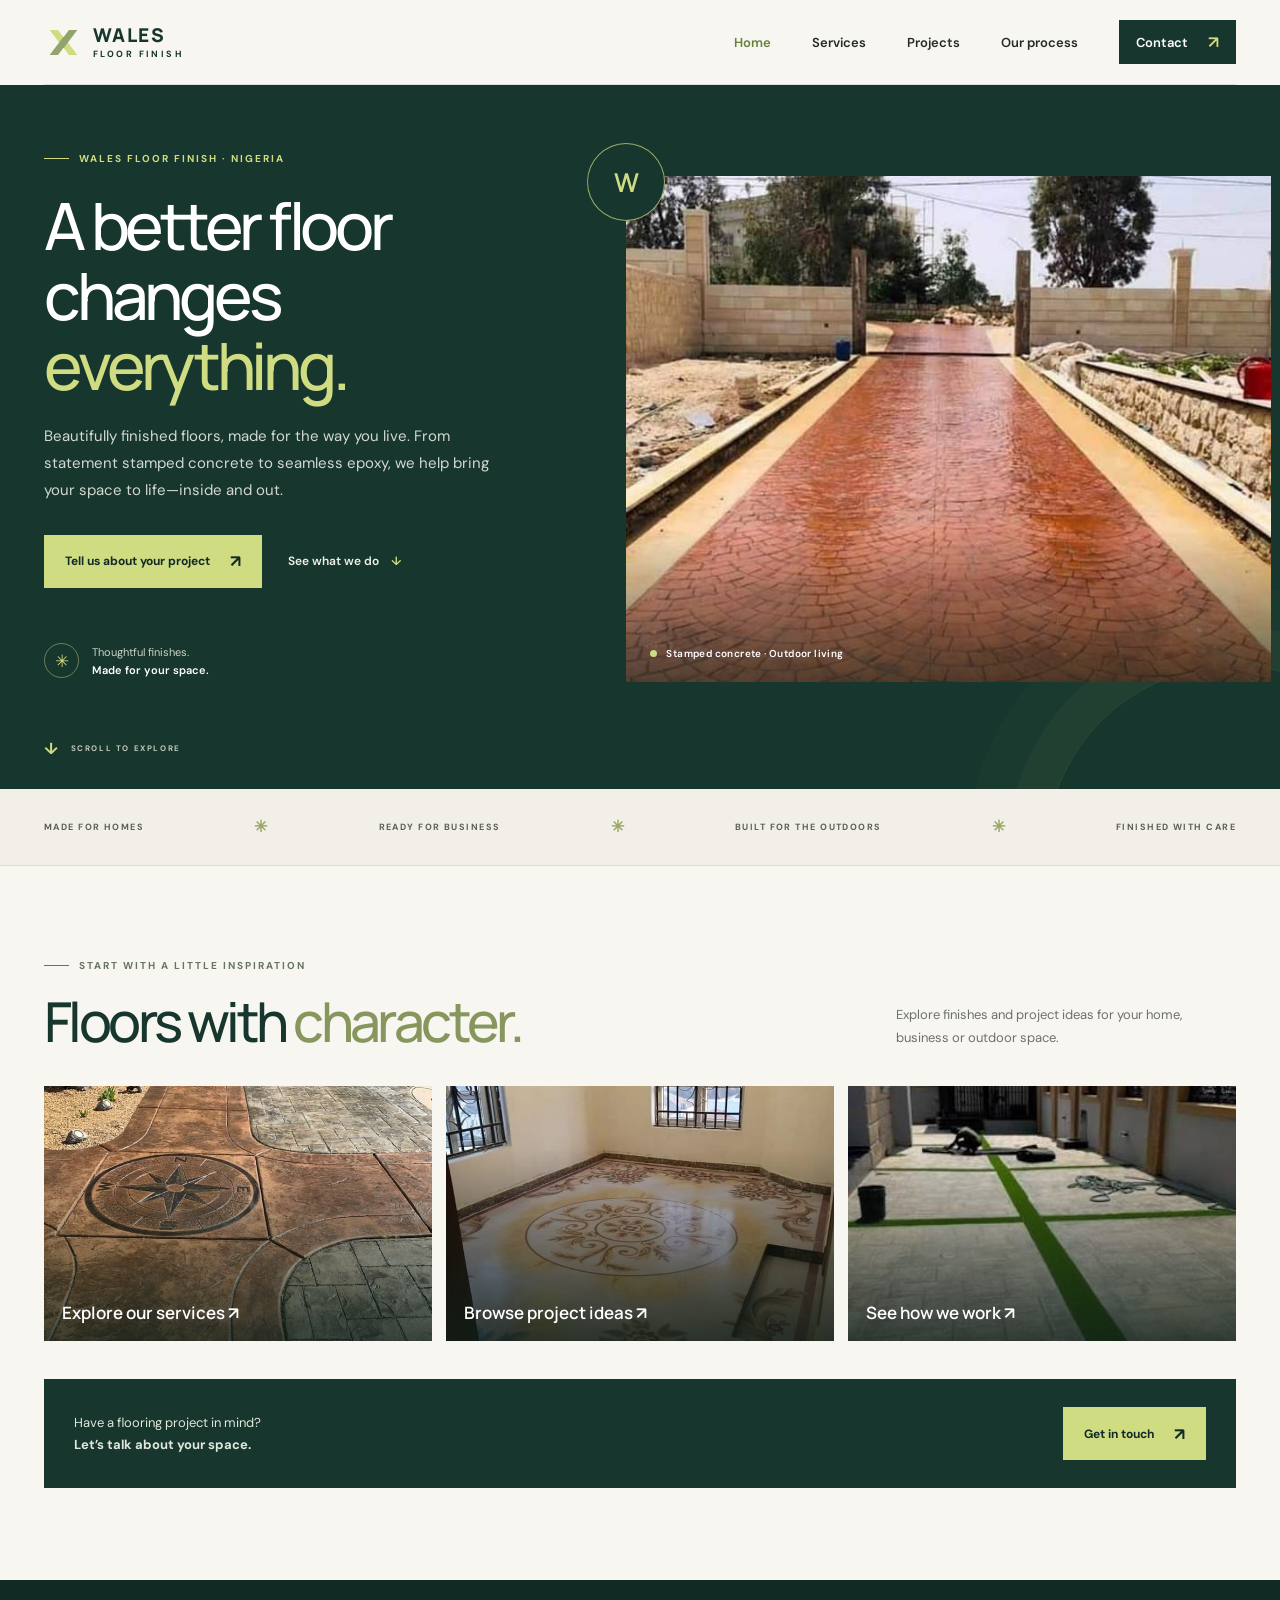
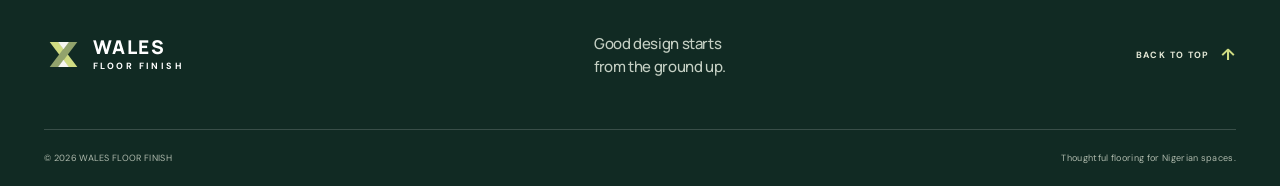
==== commit 7f3e7348: "Split website into five pages Co-authored-by: Copilot App <223556219+Copilot@users.noreply.github.co" ====
--- a/index.html
+++ b/index.html
@@ -24,7 +24,7 @@
 
     <header class="site-header">
       <div class="header-inner">
-        <a class="brand" href="#home" aria-label="WALES FLOOR FINISH home">
+        <a class="brand" href="index.html#home" aria-label="WALES FLOOR FINISH home">
           <img src="assets/brand-mark.svg" width="42" height="42" alt="">
           <span class="brand-copy">
             <span class="brand-name">WALES</span>
@@ -39,10 +39,11 @@
         </button>
 
         <nav class="site-nav" id="site-nav" aria-label="Main navigation">
-          <a href="#services">What we do</a>
-          <a href="#projects">Our work</a>
-          <a href="#approach">Our approach</a>
-          <a class="nav-cta" href="#contact">Get a quote <span aria-hidden="true">↗</span></a>
+          <a href="index.html#home" aria-current="page">Home</a>
+          <a href="services.html">Services</a>
+          <a href="projects.html">Projects</a>
+          <a href="process.html">Our process</a>
+          <a class="nav-cta" href="contact.html">Contact <span aria-hidden="true">↗</span></a>
         </nav>
       </div>
     </header>
@@ -58,8 +59,8 @@
               to seamless epoxy, we help bring your space to life—inside and out.
             </p>
             <div class="hero-actions">
-              <a class="button button-primary" href="#contact">Tell us about your project <span aria-hidden="true">↗</span></a>
-              <a class="text-link hero-link" href="#projects">See what we do <span aria-hidden="true">↓</span></a>
+              <a class="button button-primary" href="contact.html">Tell us about your project <span aria-hidden="true">↗</span></a>
+              <a class="text-link hero-link" href="projects.html">See what we do <span aria-hidden="true">↓</span></a>
             </div>
             <div class="hero-note">
               <span class="note-icon" aria-hidden="true">✳</span>
@@ -82,7 +83,7 @@
             <span class="hero-ornament" aria-hidden="true">W</span>
           </div>
 
-          <a class="scroll-cue" href="#services"><span aria-hidden="true">↓</span> SCROLL TO EXPLORE</a>
+          <a class="scroll-cue" href="services.html"><span aria-hidden="true">↓</span> SCROLL TO EXPLORE</a>
         </div>
         <div class="hero-decoration" aria-hidden="true"></div>
       </section>
@@ -99,278 +100,24 @@
         </div>
       </section>
 
-      <section class="section services-section" id="services" aria-labelledby="services-title">
+      <section class="home-highlights" aria-labelledby="home-highlights-title">
         <div class="page-width">
-          <div class="section-heading services-heading">
-            <div>
-              <p class="eyebrow"><span class="eyebrow-line"></span> WHAT WE DO</p>
-              <h2 id="services-title">The right finish.<br><span>For every space.</span></h2>
-            </div>
-            <p class="section-description">
-              We bring materials, pattern and finish together to create a floor that feels right for
-              your home, business or outdoor space.
-            </p>
+          <div class="section-heading">
+            <div><p class="eyebrow"><span class="eyebrow-line"></span> START WITH A LITTLE INSPIRATION</p><h2 id="home-highlights-title">Floors with <span>character.</span></h2></div>
+            <p class="section-description">Explore finishes and project ideas for your home, business or outdoor space.</p>
           </div>
-
-          <div class="services-grid">
-            <article class="service-card">
-              <span class="service-number">01</span>
-              <span class="service-icon" aria-hidden="true">
-                <svg viewBox="0 0 48 48" fill="none"><path d="M7 13.5 24 5l17 8.5v21L24 43 7 34.5v-21Z" stroke="currentColor" stroke-width="1.5"/><path d="m7.5 13.5 16.5 9 16.5-9M24 23v19M15 9.5l17 9m-17 0v12l18 9.2" stroke="currentColor" stroke-width="1.5"/></svg>
-              </span>
-              <h3>Stamped concrete</h3>
-              <p>Stone, brick and custom patterns pressed into a distinctive, hard-wearing concrete finish.</p>
-              <a href="#contact" aria-label="Ask about stamped concrete">Let's talk <span aria-hidden="true">↗</span></a>
-            </article>
-            <article class="service-card">
-              <span class="service-number">02</span>
-              <span class="service-icon" aria-hidden="true">
-                <svg viewBox="0 0 48 48" fill="none"><path d="M8 8h32v32H8zM24 8v32M8 24h32M24 8l16 16M8 24l16 16" stroke="currentColor" stroke-width="1.5"/><circle cx="24" cy="24" r="3" stroke="currentColor" stroke-width="1.5"/></svg>
-              </span>
-              <h3>Floor tiling</h3>
-              <p>Carefully laid tiles and considered layouts for clean, characterful interior finishes.</p>
-              <a href="#contact" aria-label="Ask about floor tiling">Let's talk <span aria-hidden="true">↗</span></a>
-            </article>
-            <article class="service-card">
-              <span class="service-number">03</span>
-              <span class="service-icon" aria-hidden="true">
-                <svg viewBox="0 0 48 48" fill="none"><path d="M6 32c6-12 10 12 17 0s11 12 19 0M6 23c6-12 10 12 17 0s11 12 19 0M6 14c6-12 10 12 17 0s11 12 19 0" stroke="currentColor" stroke-width="1.5" stroke-linecap="round"/></svg>
-              </span>
-              <h3>Epoxy &amp; 3D floors</h3>
-              <p>Glossy, seamless surfaces and immersive floor effects that make a room unforgettable.</p>
-              <a href="#contact" aria-label="Ask about epoxy and 3D floors">Let's talk <span aria-hidden="true">↗</span></a>
-            </article>
-            <article class="service-card">
-              <span class="service-number">04</span>
-              <span class="service-icon" aria-hidden="true">
-                <svg viewBox="0 0 48 48" fill="none"><path d="M24 42c-8-9-14-17-14-24a14 14 0 1 1 28 0c0 7-6 15-14 24Z" stroke="currentColor" stroke-width="1.5"/><path d="M16 24c5-2 11-2 16 0M17 29c4-2 10-2 14 0M20 34c2-1 6-1 8 0" stroke="currentColor" stroke-width="1.5" stroke-linecap="round"/></svg>
-              </span>
-              <h3>Artificial grass</h3>
-              <p>A fresh-looking touch of green for courtyards, play areas and outdoor floor designs.</p>
-              <a href="#contact" aria-label="Ask about artificial grass">Let's talk <span aria-hidden="true">↗</span></a>
-            </article>
-            <article class="service-card">
-              <span class="service-number">05</span>
-              <span class="service-icon" aria-hidden="true">
-                <svg viewBox="0 0 48 48" fill="none"><path d="M8 10h32v28H8zM8 18h32M8 30h32M16 10v8m16-8v8M21 18v12m12 0v8M14 30v8m18-20v12" stroke="currentColor" stroke-width="1.5"/></svg>
-              </span>
-              <h3>Carpet flooring</h3>
-              <p>Comfort underfoot and a softer, warmer finish for the rooms where you need it most.</p>
-              <a href="#contact" aria-label="Ask about carpet flooring">Let's talk <span aria-hidden="true">↗</span></a>
-            </article>
-            <article class="service-card service-card-last">
-              <span class="service-number">06</span>
-              <span class="service-icon" aria-hidden="true">
-                <svg viewBox="0 0 48 48" fill="none"><path d="M6 38h36M10 38V21l14-11 14 11v17M18 38V26h12v12" stroke="currentColor" stroke-width="1.5" stroke-linejoin="round"/><path d="M24 5v4m-4-2h8M7 15l3 2m31-2-3 2" stroke="currentColor" stroke-width="1.5" stroke-linecap="round"/></svg>
-              </span>
-              <h3>Outdoor &amp; other floors</h3>
-              <p>Pool surrounds, paving and building flooring projects—tell us what your space needs.</p>
-              <a href="#contact" aria-label="Ask about an outdoor or other flooring project">Let's talk <span aria-hidden="true">↗</span></a>
-            </article>
+          <div class="home-highlight-grid">
+            <a class="home-highlight" href="services.html"><img src="assets/compass-stamped-concrete.jpg" alt="Patterned stamped concrete with a compass medallion" loading="lazy"><span>Explore our services ↗</span></a>
+            <a class="home-highlight" href="projects.html"><img src="assets/decorative-interior-floor.jpg" alt="Decorative interior flooring with a central medallion" loading="lazy"><span>Browse project ideas ↗</span></a>
+            <a class="home-highlight" href="process.html"><img src="assets/concrete-and-grass.jpg" alt="Outdoor paving framed by artificial grass" loading="lazy"><span>See how we work ↗</span></a>
           </div>
-        </div>
-      </section>
-
-      <section class="section projects-section" id="projects" aria-labelledby="projects-title">
-        <div class="page-width">
-          <div class="section-heading projects-heading">
-            <div>
-              <p class="eyebrow"><span class="eyebrow-line"></span> A FEW FINISHES</p>
-              <h2 id="projects-title">Spaces, made <span>distinctive.</span></h2>
-            </div>
-            <p class="section-description">
-              A glimpse of the patterns, colours and finishes that are possible. Your space can have
-              its own look, too.
-            </p>
-          </div>
-
-          <div class="gallery-toolbar">
-            <p>PROJECT GALLERY <span aria-hidden="true">—</span> <span id="gallery-count">13 projects</span></p>
-            <div class="gallery-filters" aria-label="Filter project gallery">
-              <button class="filter-button is-active" type="button" data-filter="all" aria-pressed="true">All work</button>
-              <button class="filter-button" type="button" data-filter="stamped" aria-pressed="false">Stamped concrete</button>
-              <button class="filter-button" type="button" data-filter="epoxy" aria-pressed="false">Epoxy &amp; 3D</button>
-              <button class="filter-button" type="button" data-filter="outdoor" aria-pressed="false">Outdoor</button>
-              <button class="filter-button" type="button" data-filter="interior" aria-pressed="false">Interior floors</button>
-            </div>
-          </div>
-
-          <div class="gallery-grid">
-            <article class="gallery-card gallery-card-featured" data-category="stamped outdoor">
-              <img src="assets/compass-stamped-concrete.jpg" alt="Decorative stamped concrete in warm stone tones with a compass medallion detail" loading="lazy">
-              <div class="gallery-overlay"><span>STAMPED CONCRETE</span><h3>A statement from the ground up</h3></div>
-            </article>
-            <article class="gallery-card" data-category="stamped outdoor">
-              <img src="assets/geometric-driveway.jpg" alt="Geometric charcoal, grey and terracotta stamped concrete driveway" loading="lazy">
-              <div class="gallery-overlay"><span>DRIVEWAY · PATTERNED CONCRETE</span><h3>Pattern in every direction</h3></div>
-            </article>
-            <article class="gallery-card" data-category="outdoor stamped">
-              <img src="assets/pool-surround.jpg" alt="Pale decorative paving around a residential swimming pool" loading="lazy">
-              <div class="gallery-overlay"><span>POOL SURROUND</span><h3>Room to make a splash</h3></div>
-            </article>
-            <article class="gallery-card" data-category="stamped outdoor">
-              <img src="assets/cobblestone-courtyard.jpg" alt="Dark fan-pattern cobblestone stamped concrete courtyard" loading="lazy">
-              <div class="gallery-overlay"><span>STAMPED CONCRETE</span><h3>A courtyard with character</h3></div>
-            </article>
-            <article class="gallery-card" data-category="epoxy outdoor">
-              <img src="assets/blue-pool-finish.jpg" alt="Bright blue decorative pool surface with reflections" loading="lazy">
-              <div class="gallery-overlay"><span>POOL FINISH</span><h3>Blue, all the way through</h3></div>
-            </article>
-            <article class="gallery-card" data-category="interior">
-              <img src="assets/decorative-interior-floor.jpg" alt="Light-toned patterned decorative floor tile with an ornamental centre medallion" loading="lazy">
-              <div class="gallery-overlay"><span>INTERIOR · DECORATIVE FINISH</span><h3>Details underfoot</h3></div>
-            </article>
-            <article class="gallery-card" data-category="epoxy">
-              <img src="assets/illuminated-staircase.jpg" alt="Blue-lit waterfall feature incorporated into an interior staircase" loading="lazy">
-              <div class="gallery-overlay"><span>3D FLOORING &amp; FEATURES</span><h3>A finish that flows</h3></div>
-            </article>
-            <article class="gallery-card" data-category="epoxy">
-              <img src="assets/aquarium-epoxy-floor.jpg" alt="Blue 3D-effect aquarium floor featuring a sea-life scene" loading="lazy">
-              <div class="gallery-overlay"><span>3D EPOXY FLOOR</span><h3>Under the sea</h3></div>
-            </article>
-            <article class="gallery-card" data-category="epoxy interior">
-              <img src="assets/glossy-interior-floor.jpg" alt="Glossy blue-toned interior floor reflecting natural light through the windows" loading="lazy">
-              <div class="gallery-overlay"><span>GLOSS FINISH · INTERIOR</span><h3>Light on the floor</h3></div>
-            </article>
-            <article class="gallery-card" data-category="outdoor">
-              <img src="assets/concrete-and-grass.jpg" alt="Large-format pale concrete paving with neat artificial grass borders" loading="lazy">
-              <div class="gallery-overlay"><span>PAVING &amp; ARTIFICIAL GRASS</span><h3>Green meets clean lines</h3></div>
-            </article>
-            <article class="gallery-card" data-category="outdoor">
-              <img src="assets/grass-grid-driveway.jpg" alt="Patterned driveway pavers connected by bright green artificial grass" loading="lazy">
-              <div class="gallery-overlay"><span>DRIVEWAY · GRASS DETAIL</span><h3>A little green goes a long way</h3></div>
-            </article>
-            <article class="gallery-card" data-category="stamped outdoor">
-              <img src="assets/stone-pattern-paving.jpg" alt="Stone-pattern paving laid in a residential outdoor space" loading="lazy">
-              <div class="gallery-overlay"><span>STONE-PATTERN PAVING</span><h3>Texture with purpose</h3></div>
-            </article>
-            <article class="gallery-card" data-category="stamped outdoor">
-              <img src="assets/brick-stamped-walkway.jpg" alt="Warm brick-pattern stamped concrete walkway framed by garden borders" loading="lazy">
-              <div class="gallery-overlay"><span>BRICK-PATTERN CONCRETE</span><h3>A welcoming way home</h3></div>
-            </article>
-          </div>
-          <p class="gallery-note">Project photos shared as examples of decorative finishes and design possibilities.</p>
-        </div>
-      </section>
-
-      <section class="approach-section" id="approach" aria-labelledby="approach-title">
-        <div class="approach-inner page-width">
-          <div class="approach-copy">
-            <p class="eyebrow eyebrow-light"><span class="eyebrow-line"></span> GOOD WORK STARTS WITH A GOOD PLAN</p>
-            <h2 id="approach-title">Your ideas.<br>Our attention <span>to detail.</span></h2>
-            <p>
-              The best finish begins with understanding the space and the people who use it. We’ll
-              discuss your design, intended use and project scope before recommending a way forward.
-            </p>
-            <a class="button button-outline" href="#contact">Start a conversation <span aria-hidden="true">↗</span></a>
-          </div>
-          <div class="approach-steps" aria-label="Our process">
-            <article class="approach-step">
-              <span>01</span>
-              <div><h3>Tell us what you have in mind</h3><p>Share your space, ideas and the finish you’re considering.</p></div>
-              <span class="step-arrow" aria-hidden="true">↗</span>
-            </article>
-            <article class="approach-step">
-              <span>02</span>
-              <div><h3>Talk through the details</h3><p>We’ll learn about the area, your needs and what the project involves.</p></div>
-              <span class="step-arrow" aria-hidden="true">↗</span>
-            </article>
-            <article class="approach-step">
-              <span>03</span>
-              <div><h3>Get a considered quote</h3><p>Once we understand the scope, we can discuss a suitable way forward.</p></div>
-              <span class="step-arrow" aria-hidden="true">↗</span>
-            </article>
-          </div>
-        </div>
-        <div class="approach-watermark" aria-hidden="true">W</div>
-      </section>
-
-      <section class="contact-section section" id="contact" aria-labelledby="contact-title">
-        <div class="page-width contact-layout">
-          <div class="contact-copy">
-            <p class="eyebrow"><span class="eyebrow-line"></span> HAVE A PROJECT IN MIND?</p>
-            <h2 id="contact-title">Let’s find your <span>finish.</span></h2>
-            <p>Tell us a little about your project and we’ll take it from there. No fixed price list—each quote depends on the finish and project scope.</p>
-            <div class="contact-channels" aria-label="Contact WALES FLOOR FINISH">
-              <a class="contact-channel" data-contact-channel="gmail" aria-label="Gmail contact details not configured">
-                <span class="contact-channel-icon" aria-hidden="true">@</span>
-                <span class="contact-channel-copy">
-                  <span class="contact-channel-name">Gmail</span>
-                  <span class="contact-channel-value" data-contact-placeholder>Add your Gmail in <code>script.js</code></span>
-                </span>
-                <span class="contact-channel-arrow" aria-hidden="true">↗</span>
-              </a>
-              <a class="contact-channel" data-contact-channel="whatsapp" aria-label="WhatsApp contact details not configured">
-                <span class="contact-channel-icon contact-channel-icon-whatsapp" aria-hidden="true">W</span>
-                <span class="contact-channel-copy">
-                  <span class="contact-channel-name">WhatsApp</span>
-                  <span class="contact-channel-value" data-contact-placeholder>Add your WhatsApp number in <code>script.js</code></span>
-                </span>
-                <span class="contact-channel-arrow" aria-hidden="true">↗</span>
-              </a>
-              <a class="contact-channel" data-contact-channel="phone" aria-label="Phone contact details not configured">
-                <span class="contact-channel-icon" aria-hidden="true">☎</span>
-                <span class="contact-channel-copy">
-                  <span class="contact-channel-name">Phone</span>
-                  <span class="contact-channel-value" data-contact-placeholder>Add your phone number in <code>script.js</code></span>
-                </span>
-                <span class="contact-channel-arrow" aria-hidden="true">↗</span>
-              </a>
-              <a class="contact-channel" data-contact-channel="address" aria-label="Business address not configured">
-                <span class="contact-channel-icon" aria-hidden="true">⌖</span>
-                <span class="contact-channel-copy">
-                  <span class="contact-channel-name">Visit us</span>
-                  <span class="contact-channel-value" data-contact-placeholder>Add your business address in <code>script.js</code></span>
-                </span>
-                <span class="contact-channel-arrow" aria-hidden="true">↗</span>
-              </a>
-            </div>
-            <div class="contact-detail">
-              <span class="contact-detail-icon" aria-hidden="true">✳</span>
-              <p>Homes, businesses &amp; outdoor projects<br><strong>Tell us where your project is located.</strong></p>
-            </div>
-          </div>
-
-          <form class="inquiry-form" id="inquiry-form">
-            <div class="form-row">
-              <label for="name">Your name <span aria-hidden="true">*</span>
-                <input id="name" name="name" autocomplete="name" required>
-              </label>
-              <label for="phone">Phone / WhatsApp <span aria-hidden="true">*</span>
-                <input id="phone" name="phone" type="tel" autocomplete="tel" required>
-              </label>
-            </div>
-            <div class="form-row">
-              <label for="service">What are you looking for? <span aria-hidden="true">*</span>
-                <select id="service" name="service" required>
-                  <option value="" disabled selected>Select a flooring service</option>
-                  <option>Stamped concrete</option>
-                  <option>Floor tiling</option>
-                  <option>Epoxy or 3D flooring</option>
-                  <option>Artificial grass</option>
-                  <option>Carpet flooring</option>
-                  <option>Pool surround or outdoor paving</option>
-                  <option>Another flooring project</option>
-                </select>
-              </label>
-              <label for="location">Project location <span aria-hidden="true">*</span>
-                <input id="location" name="location" autocomplete="address-level2" placeholder="City or area in Nigeria" required>
-              </label>
-            </div>
-            <label for="message">A little about your project
-              <textarea id="message" name="message" rows="4" placeholder="Space, finish you have in mind, approximate size…"></textarea>
-            </label>
-            <button class="button button-primary form-submit" type="submit">Prepare your enquiry <span aria-hidden="true">↗</span></button>
-            <p class="form-status" id="form-status" aria-live="polite"></p>
-            <p class="form-note">This enquiry opens your email app. Your email, WhatsApp, phone and address links are ready to use.</p>
-          </form>
+          <div class="home-cta"><p>Have a flooring project in mind?<br><strong>Let’s talk about your space.</strong></p><a class="button button-primary" href="contact.html">Get in touch <span aria-hidden="true">↗</span></a></div>
         </div>
       </section>
     </main>
-
     <footer class="site-footer">
       <div class="page-width footer-main">
-        <a class="brand footer-brand" href="#home" aria-label="WALES FLOOR FINISH home">
+        <a class="brand footer-brand" href="index.html#home" aria-label="WALES FLOOR FINISH home">
           <img src="assets/brand-mark.svg" width="42" height="42" alt="">
           <span class="brand-copy">
             <span class="brand-name">WALES</span>
@@ -378,7 +125,7 @@
           </span>
         </a>
         <p>Good design starts<br>from the ground up.</p>
-        <a class="footer-top-link" href="#home">BACK TO TOP <span aria-hidden="true">↑</span></a>
+        <a class="footer-top-link" href="index.html#home">BACK TO TOP <span aria-hidden="true">↑</span></a>
       </div>
       <div class="page-width footer-bottom">
         <span>© <span id="current-year"></span> WALES FLOOR FINISH</span>
--- a/styles.css
+++ b/styles.css
@@ -165,6 +165,7 @@
 }
 
 .site-nav > a:not(.nav-cta):hover,
+.site-nav > a[aria-current="page"]:not(.nav-cta),
 .footer-top-link:hover {
   color: #66803f;
 }
@@ -200,6 +201,127 @@
   overflow: hidden;
   background: var(--forest);
   color: white;
+}
+
+.page-banner {
+  position: relative;
+  overflow: hidden;
+  padding-block: 76px 80px;
+  background: var(--forest);
+  color: white;
+}
+
+.page-banner::after {
+  position: absolute;
+  right: -65px;
+  bottom: -265px;
+  width: 390px;
+  height: 390px;
+  border: 1px solid rgba(205, 219, 129, 0.18);
+  border-radius: 50%;
+  box-shadow: 0 0 0 38px rgba(205, 219, 129, 0.04), 0 0 0 78px rgba(205, 219, 129, 0.03);
+  content: "";
+  pointer-events: none;
+}
+
+.page-banner .page-width {
+  position: relative;
+  z-index: 1;
+}
+
+.page-banner .eyebrow {
+  margin-bottom: 15px;
+  color: var(--lime);
+}
+
+.page-banner h1 {
+  max-width: 760px;
+  margin-bottom: 13px;
+  font-family: var(--heading);
+  font-size: clamp(43px, 6vw, 69px);
+  font-weight: 500;
+  letter-spacing: -0.065em;
+  line-height: 1.08;
+}
+
+.page-banner h1 span {
+  color: var(--lime);
+}
+
+.page-banner p:last-child {
+  max-width: 600px;
+  margin-bottom: 0;
+  color: #d3d8d2;
+  font-size: 14px;
+  line-height: 1.8;
+}
+
+.home-highlights {
+  padding-block: 92px;
+  background: var(--paper);
+}
+
+.home-highlight-grid {
+  display: grid;
+  grid-template-columns: repeat(3, minmax(0, 1fr));
+  gap: 14px;
+  margin-top: 34px;
+}
+
+.home-highlight {
+  position: relative;
+  min-height: 255px;
+  overflow: hidden;
+  background: var(--forest);
+  color: white;
+}
+
+.home-highlight img {
+  width: 100%;
+  height: 100%;
+  position: absolute;
+  object-fit: cover;
+  transition: transform 500ms ease;
+}
+
+.home-highlight:hover img {
+  transform: scale(1.04);
+}
+
+.home-highlight::after {
+  position: absolute;
+  background: linear-gradient(0deg, rgba(15, 30, 24, 0.8), transparent 75%);
+  content: "";
+  inset: 0;
+}
+
+.home-highlight span {
+  position: absolute;
+  z-index: 1;
+  right: 18px;
+  bottom: 17px;
+  left: 18px;
+  font-family: var(--heading);
+  font-size: 17px;
+  font-weight: 600;
+}
+
+.home-cta {
+  display: flex;
+  align-items: center;
+  justify-content: space-between;
+  gap: 30px;
+  margin-top: 38px;
+  padding: 28px 30px;
+  background: var(--forest);
+  color: white;
+}
+
+.home-cta p {
+  margin: 0;
+  color: #e1e7dc;
+  font-size: 13px;
+  line-height: 1.7;
 }
 
 .hero-inner {
@@ -1166,7 +1288,13 @@
   }
 
   .site-nav {
-    gap: 21px;
+    gap: 15px;
+    font-size: 11px;
+  }
+
+  .nav-cta {
+    gap: 10px;
+    padding-inline: 12px;
   }
 
   .services-grid {
@@ -1176,6 +1304,14 @@
   .gallery-grid {
     grid-auto-rows: 195px;
     grid-template-columns: repeat(3, minmax(0, 1fr));
+  }
+
+  .home-highlight-grid {
+    gap: 10px;
+  }
+
+  .home-highlight {
+    min-height: 210px;
   }
 
   .contact-layout,
@@ -1268,6 +1404,39 @@
     margin-top: 14px;
   }
 
+  .page-banner {
+    padding-block: 53px 57px;
+  }
+
+  .page-banner h1 {
+    font-size: clamp(39px, 11vw, 53px);
+  }
+
+  .page-banner p:last-child {
+    font-size: 12px;
+  }
+
+  .home-highlights {
+    padding-block: 68px;
+  }
+
+  .home-highlight-grid {
+    grid-template-columns: 1fr;
+    gap: 9px;
+  }
+
+  .home-highlight {
+    min-height: 220px;
+  }
+
+  .home-cta {
+    align-items: start;
+    flex-direction: column;
+    gap: 18px;
+    margin-top: 23px;
+    padding: 22px 18px;
+  }
+
   .hero-inner {
     min-height: 0;
     grid-template-columns: 1fr;
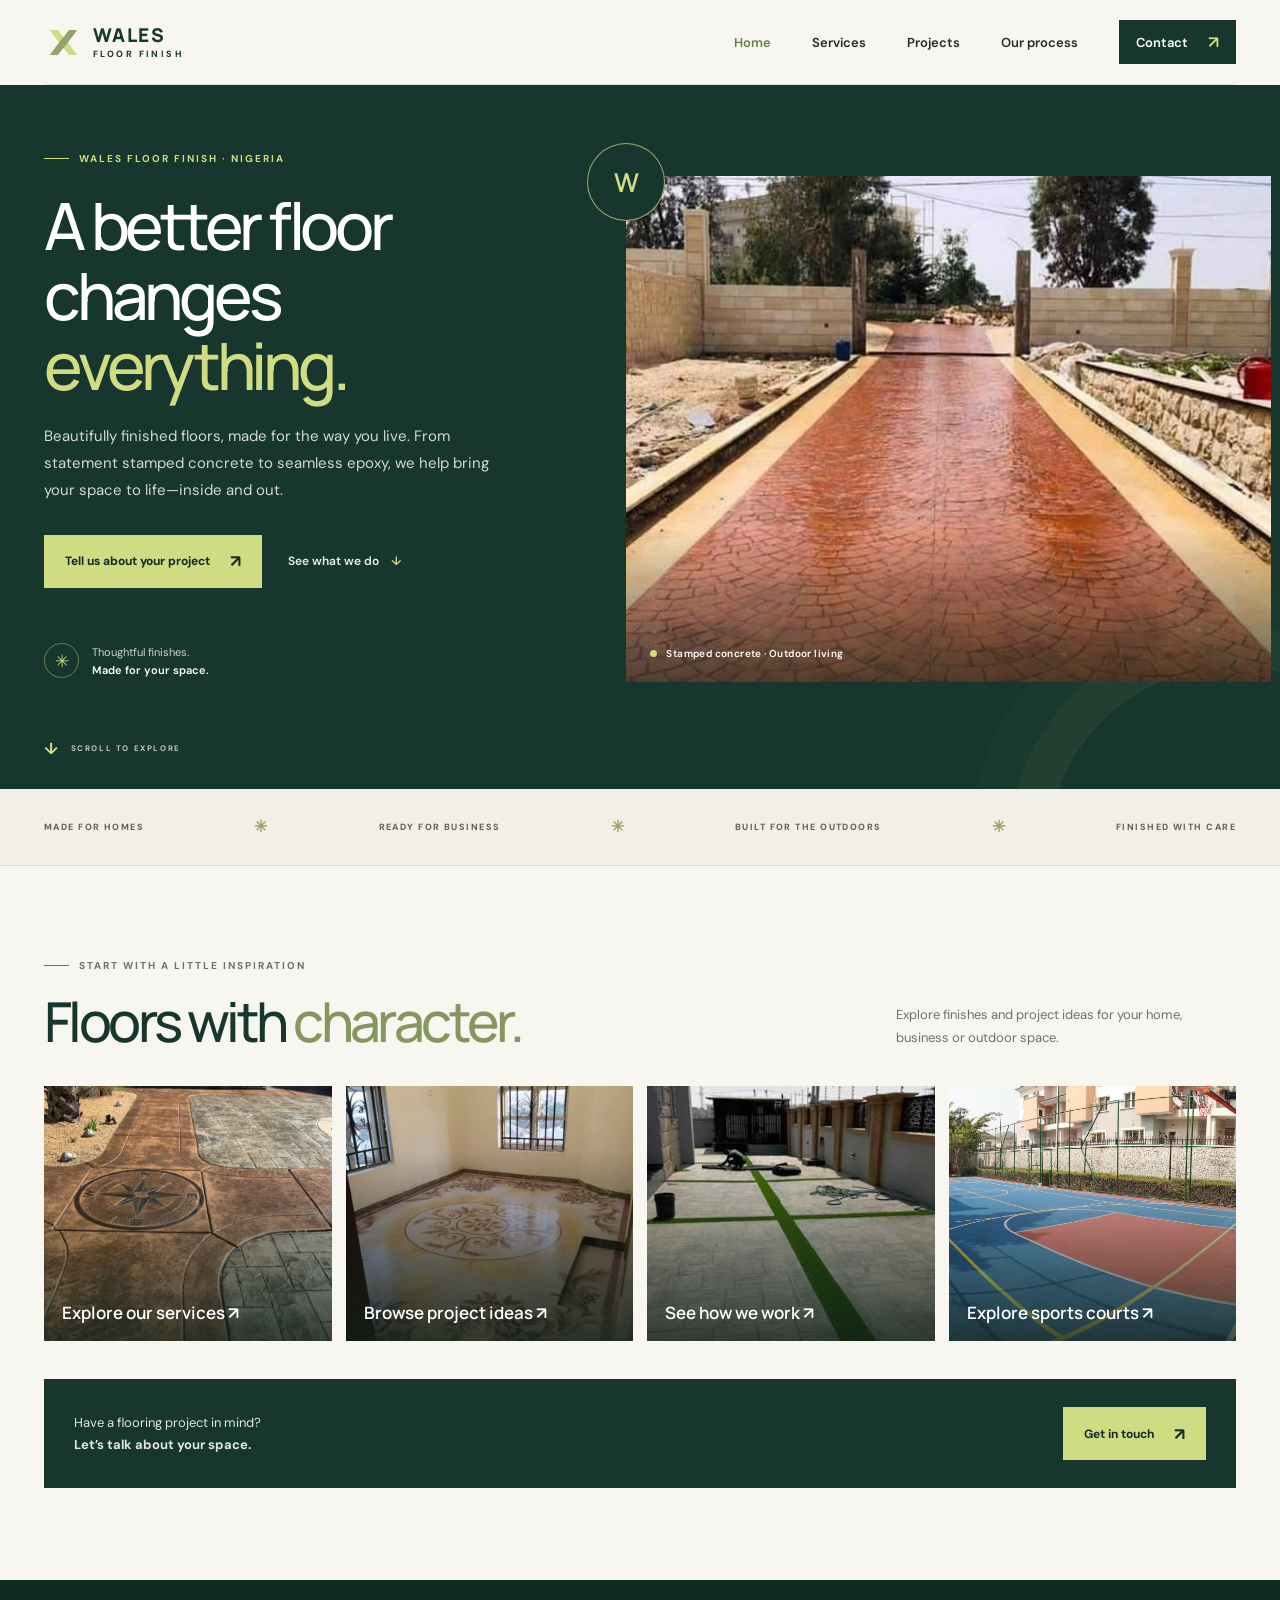
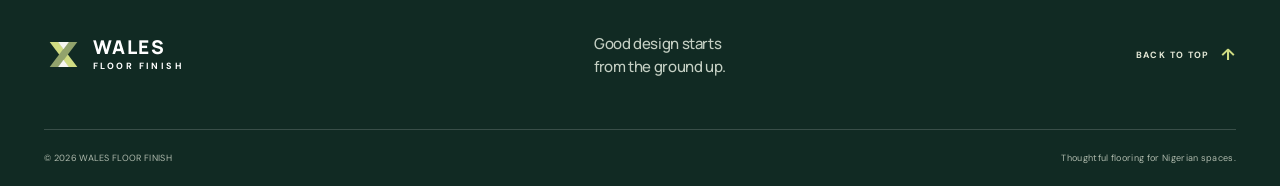
==== commit d96d1ac6: "Add sports court flooring services Co-authored-by: Copilot App <223556219+Copilot@users.noreply.gith" ====
--- a/index.html
+++ b/index.html
@@ -6,7 +6,7 @@
     <meta name="theme-color" content="#17362d">
     <meta
       name="description"
-      content="Thoughtful decorative flooring for Nigerian homes, businesses and outdoor spaces. Explore stamped concrete, epoxy, tiling, artificial grass and more by WALES FLOOR FINISH."
+      content="Thoughtful flooring for Nigerian homes, businesses and outdoor spaces. Explore stamped concrete, epoxy, sports courts, football turf, tiling and more by WALES FLOOR FINISH."
     >
     <title>WALES FLOOR FINISH — Floors with a finish</title>
     <link rel="icon" type="image/svg+xml" href="assets/brand-mark.svg">
@@ -110,6 +110,7 @@
             <a class="home-highlight" href="services.html"><img src="assets/compass-stamped-concrete.jpg" alt="Patterned stamped concrete with a compass medallion" loading="lazy"><span>Explore our services ↗</span></a>
             <a class="home-highlight" href="projects.html"><img src="assets/decorative-interior-floor.jpg" alt="Decorative interior flooring with a central medallion" loading="lazy"><span>Browse project ideas ↗</span></a>
             <a class="home-highlight" href="process.html"><img src="assets/concrete-and-grass.jpg" alt="Outdoor paving framed by artificial grass" loading="lazy"><span>See how we work ↗</span></a>
+            <a class="home-highlight" href="services.html"><img src="assets/court-blue-and-red-panoramic.jpg" alt="Blue and red multi-purpose court with basketball hoops and sport markings" loading="lazy"><span>Explore sports courts ↗</span></a>
           </div>
           <div class="home-cta"><p>Have a flooring project in mind?<br><strong>Let’s talk about your space.</strong></p><a class="button button-primary" href="contact.html">Get in touch <span aria-hidden="true">↗</span></a></div>
         </div>
--- a/styles.css
+++ b/styles.css
@@ -263,7 +263,7 @@
 
 .home-highlight-grid {
   display: grid;
-  grid-template-columns: repeat(3, minmax(0, 1fr));
+  grid-template-columns: repeat(4, minmax(0, 1fr));
   gap: 14px;
   margin-top: 34px;
 }
@@ -1308,6 +1308,7 @@
 
   .home-highlight-grid {
     gap: 10px;
+    grid-template-columns: repeat(2, minmax(0, 1fr));
   }
 
   .home-highlight {
